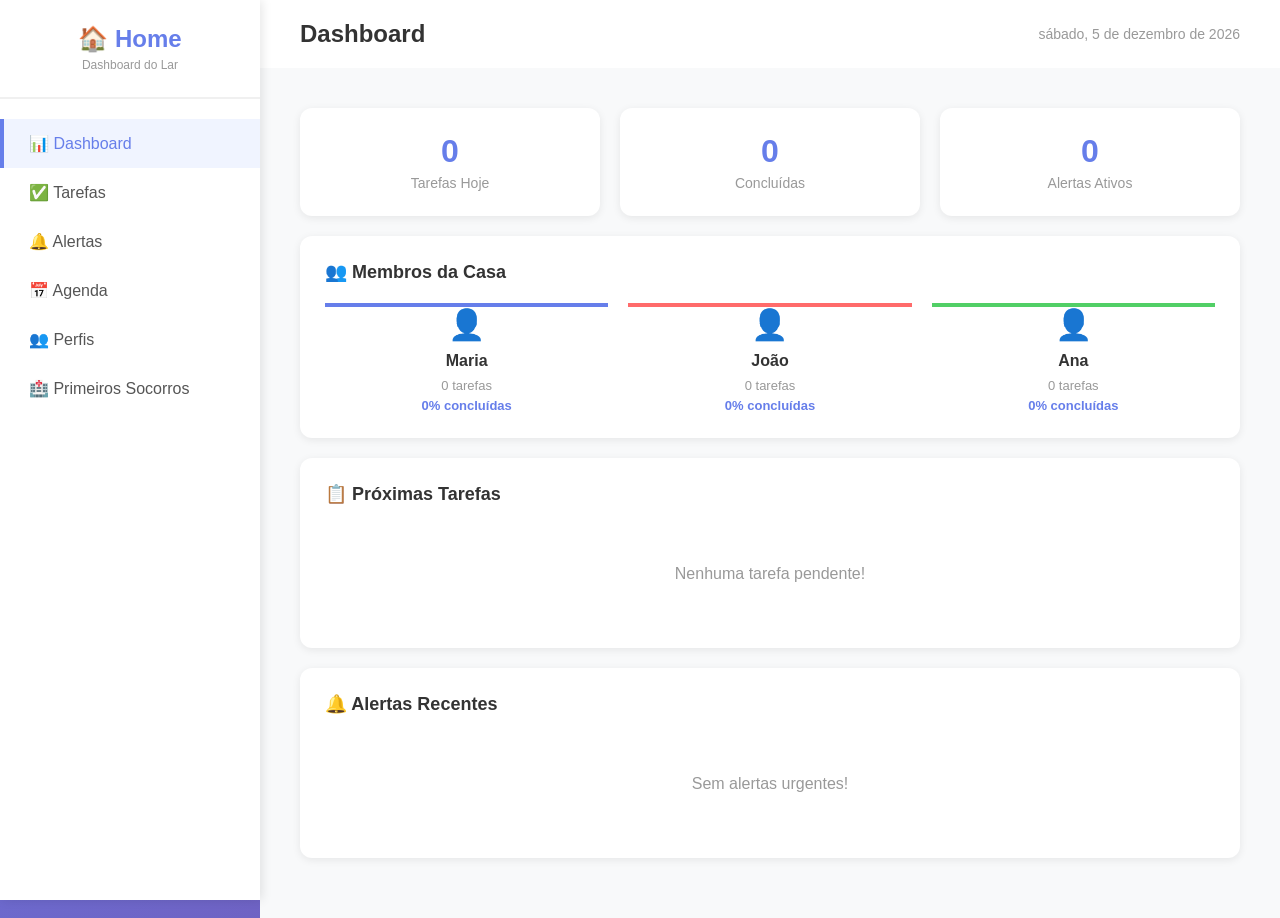
==== index teste .html @ 945359ce "Rename index.html to index teste .html" ====
<!DOCTYPE html>
<html lang="pt-BR">
<head>
    <meta charset="UTF-8">
    <meta name="viewport" content="width=device-width, initial-scale=1.0">
    <title>Dashboard do Lar</title>
    <style>
        * {
            margin: 0;
            padding: 0;
            box-sizing: border-box;
        }

        body {
            font-family: 'Segoe UI', Tahoma, Geneva, Verdana, sans-serif;
            background: linear-gradient(135deg, #667eea 0%, #764ba2 100%);
            min-height: 100vh;
            display: flex;
            color: #333;
        }

        .sidebar {
            width: 260px;
            background: #fff;
            box-shadow: 2px 0 10px rgba(0, 0, 0, 0.1);
            display: flex;
            flex-direction: column;
            position: fixed;
            height: 100vh;
            overflow-y: auto;
            z-index: 1000;
        }

        .sidebar-header {
            padding: 25px;
            border-bottom: 2px solid #f0f0f0;
            text-align: center;
        }

        .sidebar-header h1 {
            font-size: 24px;
            color: #667eea;
            margin-bottom: 5px;
        }

        .sidebar-header p {
            font-size: 12px;
            color: #999;
        }

        .nav-menu {
            flex: 1;
            padding: 20px 0;
        }

        .nav-item {
            padding: 15px 25px;
            cursor: pointer;
            transition: all 0.3s;
            border-left: 4px solid transparent;
            font-weight: 500;
            color: #555;
            display: flex;
            align-items: center;
            gap: 12px;
        }

        .nav-item:hover {
            background: #f5f5f5;
            color: #667eea;
        }

        .nav-item.active {
            background: #f0f4ff;
            color: #667eea;
            border-left-color: #667eea;
        }

        .main-container {
            margin-left: 260px;
            flex: 1;
            display: flex;
            flex-direction: column;
        }

        .header {
            background: #fff;
            padding: 20px 40px;
            box-shadow: 0 2px 10px rgba(0, 0, 0, 0.05);
            display: flex;
            justify-content: space-between;
            align-items: center;
        }

        .header h2 {
            color: #333;
            font-size: 24px;
        }

        .header-actions {
            display: flex;
            gap: 15px;
            align-items: center;
        }

        .btn {
            padding: 10px 20px;
            border: none;
            border-radius: 8px;
            cursor: pointer;
            font-weight: 600;
            transition: all 0.3s;
            font-size: 14px;
        }

        .btn-primary {
            background: linear-gradient(135deg, #667eea 0%, #764ba2 100%);
            color: #fff;
        }

        .btn-primary:hover {
            transform: translateY(-2px);
            box-shadow: 0 5px 15px rgba(102, 126, 234, 0.4);
        }

        .btn-danger {
            background: #ff6b6b;
            color: #fff;
        }

        .btn-danger:hover {
            background: #ff5252;
        }

        .content {
            flex: 1;
            padding: 40px;
            overflow-y: auto;
            background: #f8f9fa;
        }

        .section {
            display: none;
        }

        .section.active {
            display: block;
            animation: fadeIn 0.3s;
        }

        @keyframes fadeIn {
            from {
                opacity: 0;
                transform: translateY(10px);
            }
            to {
                opacity: 1;
                transform: translateY(0);
            }
        }

        .card {
            background: #fff;
            border-radius: 12px;
            padding: 25px;
            box-shadow: 0 2px 8px rgba(0, 0, 0, 0.08);
            margin-bottom: 20px;
            transition: all 0.3s;
        }

        .card:hover {
            box-shadow: 0 5px 20px rgba(0, 0, 0, 0.12);
        }

        .card-title {
            font-size: 18px;
            font-weight: 700;
            color: #333;
            margin-bottom: 20px;
        }

        .profile-selector {
            display: flex;
            gap: 10px;
            margin-bottom: 20px;
            flex-wrap: wrap;
        }

        .profile-btn {
            padding: 10px 15px;
            border: 2px solid #ddd;
            background: #fff;
            border-radius: 8px;
            cursor: pointer;
            font-weight: 600;
            transition: all 0.3s;
        }

        .profile-btn.active {
            border-color: #667eea;
            background: #667eea;
            color: #fff;
        }

        .form-group {
            margin-bottom: 15px;
        }

        .form-group label {
            display: block;
            margin-bottom: 6px;
            font-weight: 600;
            color: #333;
            font-size: 14px;
        }

        .form-group input,
        .form-group select,
        .form-group textarea {
            width: 100%;
            padding: 12px;
            border: 1px solid #ddd;
            border-radius: 8px;
            font-size: 14px;
            font-family: inherit;
            transition: border-color 0.3s;
        }

        .form-group input:focus,
        .form-group select:focus,
        .form-group textarea:focus {
            outline: none;
            border-color: #667eea;
            box-shadow: 0 0 0 3px rgba(102, 126, 234, 0.1);
        }

        .task-item {
            background: #f8f9fa;
            padding: 15px;
            border-radius: 8px;
            margin-bottom: 10px;
            display: flex;
            align-items: center;
            gap: 12px;
            border-left: 4px solid #667eea;
            transition: all 0.3s;
        }

        .task-item:hover {
            background: #f0f4ff;
            transform: translateX(5px);
        }

        .task-item.completed {
            opacity: 0.6;
            text-decoration: line-through;
            border-left-color: #51cf66;
        }

        .task-checkbox {
            width: 20px;
            height: 20px;
            cursor: pointer;
        }

        .task-info {
            flex: 1;
        }

        .task-title {
            font-weight: 600;
            color: #333;
        }

        .task-profile {
            font-size: 12px;
            color: #999;
            margin-top: 3px;
        }

        .alert-item {
            background: linear-gradient(135deg, #fff5e6 0%, #ffe8cc 100%);
            padding: 15px;
            border-radius: 8px;
            margin-bottom: 10px;
            border-left: 4px solid #ffa500;
            display: flex;
            justify-content: space-between;
            align-items: center;
        }

        .alert-item.urgente {
            background: linear-gradient(135deg, #ffe8e8 0%, #ffcccc 100%);
            border-left-color: #ff6b6b;
        }

        .alert-item.treino {
            background: linear-gradient(135deg, #e8f4ff 0%, #cce8ff 100%);
            border-left-color: #667eea;
        }

        .alert-item.lazer {
            background: linear-gradient(135deg, #e8ffe8 0%, #ccffcc 100%);
            border-left-color: #51cf66;
        }

        .alert-item.estudo {
            background: linear-gradient(135deg, #f5e8ff 0%, #e8ccff 100%);
            border-left-color: #a78bfa;
        }

        .alert-content h4 {
            margin-bottom: 5px;
            color: #333;
        }

        .alert-content p {
            font-size: 13px;
            color: #666;
        }

        .grid-2 {
            display: grid;
            grid-template-columns: repeat(auto-fit, minmax(250px, 1fr));
            gap: 20px;
        }

        .grid-3 {
            display: grid;
            grid-template-columns: repeat(auto-fit, minmax(300px, 1fr));
            gap: 20px;
        }

        .modal {
            display: none;
            position: fixed;
            top: 0;
            left: 0;
            right: 0;
            bottom: 0;
            background: rgba(0, 0, 0, 0.5);
            z-index: 2000;
            align-items: center;
            justify-content: center;
            animation: fadeIn 0.3s;
        }

        .modal.active {
            display: flex;
        }

        .modal-content {
            background: #fff;
            border-radius: 12px;
            padding: 30px;
            max-width: 500px;
            width: 90%;
            max-height: 90vh;
            overflow-y: auto;
            box-shadow: 0 10px 40px rgba(0, 0, 0, 0.3);
        }

        .modal-header {
            display: flex;
            justify-content: space-between;
            align-items: center;
            margin-bottom: 20px;
        }

        .modal-header h3 {
            font-size: 20px;
            color: #333;
        }

        .modal-close {
            background: none;
            border: none;
            font-size: 24px;
            cursor: pointer;
            color: #999;
        }

        .stat-card {
            text-align: center;
        }

        .stat-number {
            font-size: 32px;
            font-weight: 700;
            color: #667eea;
            margin-bottom: 5px;
        }

        .stat-label {
            font-size: 14px;
            color: #999;
        }

        .profile-card {
            background: linear-gradient(135deg, #667eea 0%, #764ba2 100%);
            color: #fff;
            padding: 20px;
            border-radius: 12px;
            margin-bottom: 20px;
        }

        .profile-card h3 {
            font-size: 20px;
            margin-bottom: 10px;
        }

        .profile-card p {
            font-size: 13px;
            opacity: 0.9;
        }

        .empty-state {
            text-align: center;
            padding: 40px 20px;
            color: #999;
        }

        .quiz-container {
            background: #fff;
            padding: 30px;
            border-radius: 12px;
            max-width: 600px;
            margin: 0 auto;
        }

        .quiz-question {
            margin-bottom: 25px;
        }

        .quiz-question h4 {
            font-size: 18px;
            color: #333;
            margin-bottom: 15px;
        }

        .quiz-options {
            display: flex;
            flex-direction: column;
            gap: 10px;
        }

        .quiz-option {
            padding: 12px;
            border: 2px solid #ddd;
            border-radius: 8px;
            cursor: pointer;
            transition: all 0.3s;
        }

        .quiz-option:hover {
            border-color: #667eea;
            background: #f5f9ff;
        }

        .quiz-option input {
            margin-right: 10px;
        }

        .quiz-result {
            margin-top: 20px;
            padding: 20px;
            border-radius: 8px;
            text-align: center;
            font-weight: 600;
        }

        .quiz-result.correct {
            background: #ebf9f0;
            color: #2f9e45;
        }

        .quiz-result.incorrect {
            background: #ffe0e0;
            color: #c92a2a;
        }

        @media (max-width: 768px) {
            .sidebar {
                width: 0;
                position: absolute;
                height: 100vh;
                transition: width 0.3s;
            }

            .sidebar.open {
                width: 260px;
            }

            .main-container {
                margin-left: 0;
            }

            .content {
                padding: 20px;
            }

            .header {
                padding: 15px 20px;
            }

            .grid-2, .grid-3 {
                grid-template-columns: 1fr;
            }

            .header h2 {
                font-size: 18px;
            }
        }

        .toggle-sidebar {
            display: none;
            background: none;
            border: none;
            font-size: 24px;
            cursor: pointer;
            color: #333;
        }

        @media (max-width: 768px) {
            .toggle-sidebar {
                display: block;
            }
        }
    </style>
</head>
<body>
    <div class="sidebar" id="sidebar">
        <div class="sidebar-header">
            <h1>🏠 Home</h1>
            <p>Dashboard do Lar</p>
        </div>
        <nav class="nav-menu">
            <div class="nav-item active" onclick="switchSection('dashboard')">
                <span>📊 Dashboard</span>
            </div>
            <div class="nav-item" onclick="switchSection('tasks')">
                <span>✅ Tarefas</span>
            </div>
            <div class="nav-item" onclick="switchSection('alerts')">
                <span>🔔 Alertas</span>
            </div>
            <div class="nav-item" onclick="switchSection('calendar')">
                <span>📅 Agenda</span>
            </div>
            <div class="nav-item" onclick="switchSection('profiles')">
                <span>👥 Perfis</span>
            </div>
            <div class="nav-item" onclick="switchSection('firstaid')">
                <span>🏥 Primeiros Socorros</span>
            </div>
        </nav>
    </div>

    <div class="main-container">
        <div class="header">
            <button class="toggle-sidebar" onclick="toggleSidebar()">☰</button>
            <h2 id="sectionTitle">Dashboard</h2>
            <div class="header-actions">
                <span id="dateDisplay" style="color: #999; font-size: 14px;"></span>
            </div>
        </div>

        <div class="content">
            <div id="dashboard" class="section active">
                <div class="grid-3">
                    <div class="card stat-card">
                        <div class="stat-number" id="totalTasks">0</div>
                        <div class="stat-label">Tarefas Hoje</div>
                    </div>
                    <div class="card stat-card">
                        <div class="stat-number" id="completedTasks">0</div>
                        <div class="stat-label">Concluídas</div>
                    </div>
                    <div class="card stat-card">
                        <div class="stat-number" id="totalAlerts">0</div>
                        <div class="stat-label">Alertas Ativos</div>
                    </div>
                </div>

                <div class="card">
                    <div class="card-title">👥 Membros da Casa</div>
                    <div id="dashboardProfiles" class="grid-2"></div>
                </div>

                <div class="card">
                    <div class="card-title">📋 Próximas Tarefas</div>
                    <div id="upcomingTasks"></div>
                </div>

                <div class="card">
                    <div class="card-title">🔔 Alertas Recentes</div>
                    <div id="recentAlerts"></div>
                </div>
            </div>

            <div id="tasks" class="section">
                <div class="card">
                    <div class="card-title">✅ Gerenciar Tarefas</div>
                    <div class="profile-selector" id="taskProfileSelector"></div>
                    <button class="btn btn-primary" onclick="openTaskModal()" style="margin-bottom: 20px;">+ Nova Tarefa</button>
                    <div id="tasksList"></div>
                </div>
            </div>

            <div id="alerts" class="section">
                <div class="card">
                    <div class="card-title">🔔 Gerenciar Alertas</div>
                    <button class="btn btn-primary" onclick="openAlertModal()" style="margin-bottom: 20px;">+ Novo Alerta</button>
                    <div id="alertsList"></div>
                </div>
            </div>

            <div id="calendar" class="section">
                <div class="card">
                    <div class="card-title">📅 Agenda de Eventos</div>
                    <button class="btn btn-primary" onclick="openEventModal()" style="margin-bottom: 20px;">+ Novo Evento</button>
                    <div id="eventsList"></div>
                </div>
            </div>

            <div id="profiles" class="section">
                <div class="card">
                    <div class="card-title">👥 Gerenciar Perfis</div>
                    <button class="btn btn-primary" onclick="openProfileModal()" style="margin-bottom: 20px;">+ Novo Perfil</button>
                    <div id="profilesList"></div>
                </div>
            </div>

            <div id="firstaid" class="section">
                <div class="card">
                    <div class="card-title">🏥 Primeiros Socorros</div>
                    <div id="firstAidContent"></div>
                </div>
            </div>
        </div>
    </div>

    <div id="taskModal" class="modal">
        <div class="modal-content">
            <div class="modal-header">
                <h3>Nova Tarefa</h3>
                <button class="modal-close" onclick="closeTaskModal()">✕</button>
            </div>
            <form onsubmit="addTask(event)">
                <div class="form-group">
                    <label>Tarefa</label>
                    <input type="text" id="taskInput" required placeholder="Digite a tarefa">
                </div>
                <div class="form-group">
                    <label>Pessoa</label>
                    <select id="taskPerson" required></select>
                </div>
                <div class="form-group">
                    <label>Data</label>
                    <input type="date" id="taskDate" required>
                </div>
                <div class="form-group">
                    <label>Prioridade</label>
                    <select id="taskPriority">
                        <option value="normal">Normal</option>
                        <option value="alta">Alta</option>
                        <option value="baixa">Baixa</option>
                    </select>
                </div>
                <button type="submit" class="btn btn-primary" style="width: 100%;">Adicionar Tarefa</button>
            </form>
        </div>
    </div>

    <div id="alertModal" class="modal">
        <div class="modal-content">
            <div class="modal-header">
                <h3>Novo Alerta</h3>
                <button class="modal-close" onclick="closeAlertModal()">✕</button>
            </div>
            <form onsubmit="addAlert(event)">
                <div class="form-group">
                    <label>Título do Alerta</label>
                    <input type="text" id="alertTitle" required placeholder="Ex: Dia de tirar lixo">
                </div>
                <div class="form-group">
                    <label>Descrição</label>
                    <textarea id="alertDescription" placeholder="Detalhes adicionais"></textarea>
                </div>
                <div class="form-group">
                    <label>Categoria</label>
                    <select id="alertCategory" required>
                        <option value="">Selecione...</option>
                        <option value="limpeza">Limpeza (Lixo, Faxina)</option>
                        <option value="alimentos">Alimentos (Comida Acabando)</option>
                        <option value="treino">Treino/Academia</option>
                        <option value="lazer">Lazer</option>
                        <option value="estudo">Estudo</option>
                        <option value="compromisso">Compromisso Geral</option>
                        <option value="urgente">Urgente</option>
                    </select>
                </div>
                <div class="form-group">
                    <label>Data</label>
                    <input type="date" id="alertDate" required>
                </div>
                <div class="form-group">
                    <label>Frequência de Repetição</label>
                    <select id="alertFrequency">
                        <option value="once">Uma vez</option>
                        <option value="weekly">Semanal</option>
                        <option value="monthly">Mensal</option>
                    </select>
                </div>
                <button type="submit" class="btn btn-primary" style="width: 100%;">Adicionar Alerta</button>
            </form>
        </div>
    </div>

    <div id="eventModal" class="modal">
        <div class="modal-content">
            <div class="modal-header">
                <h3>Novo Evento</h3>
                <button class="modal-close" onclick="closeEventModal()">✕</button>
            </div>
            <form onsubmit="addEvent(event)">
                <div class="form-group">
                    <label>Título do Evento</label>
                    <input type="text" id="eventTitle" required placeholder="Ex: Jogo de futebol">
                </div>
                <div class="form-group">
                    <label>Descrição</label>
                    <textarea id="eventDescription" placeholder="Detalhes do evento"></textarea>
                </div>
                <div class="form-group">
                    <label>Data</label>
                    <input type="date" id="eventDate" required>
                </div>
                <div class="form-group">
                    <label>Hora</label>
                    <input type="time" id="eventTime">
                </div>
                <div class="form-group">
                    <label>Local</label>
                    <input type="text" id="eventLocation" placeholder="Onde acontece?">
                </div>
                <button type="submit" class="btn btn-primary" style="width: 100%;">Adicionar Evento</button>
            </form>
        </div>
    </div>

    <div id="profileModal" class="modal">
        <div class="modal-content">
            <div class="modal-header">
                <h3>Novo Perfil</h3>
                <button class="modal-close" onclick="closeProfileModal()">✕</button>
            </div>
            <form onsubmit="addProfile(event)">
                <div class="form-group">
                    <label>Nome</label>
                    <input type="text" id="profileName" required placeholder="Nome da pessoa">
                </div>
                <div class="form-group">
                    <label>Cor do Perfil</label>
                    <input type="color" id="profileColor" value="#667eea">
                </div>
                <div class="form-group">
                    <label>Email (opcional)</label>
                    <input type="email" id="profileEmail" placeholder="email@exemplo.com">
                </div>
                <div class="form-group">
                    <label>Telefone (opcional)</label>
                    <input type="tel" id="profilePhone" placeholder="(11) 99999-9999">
                </div>
                <button type="submit" class="btn btn-primary" style="width: 100%;">Adicionar Perfil</button>
            </form>
        </div>
    </div>

    <script>
        const PROFILES_KEY = 'homeProfiles';
        const TASKS_KEY = 'homeTasks';
        const ALERTS_KEY = 'homeAlerts';
        const EVENTS_KEY = 'homeEvents';

        let profiles = [];
        let tasks = [];
        let alerts = [];
        let events = [];
        let selectedProfile = null;

        const quizData = [
            {
                id: 1,
                question: "Em caso de queimadura leve, o que fazer?",
                options: ["Colocar gelo direto na pele", "Colocar a área sob água fria por 10-20 minutos", "Aplicar manteiga", "Deixar de molho em óleo"],
                correctAnswer: 1,
                week: 1
            },
            {
                id: 2,
                question: "Qual é a posição de recuperação para uma pessoa desacordada?",
                options: ["De costas com pernas elevadas", "Sentada com apoio", "Deitada de lado com a cabeça inclinada", "De pé apoiado na parede"],
                correctAnswer: 2,
                week: 2
            },
            {
                id: 3,
                question: "Como fazer manobra de Heimlich?",
                options: ["Bater nas costas com força", "Colocar os braços ao redor da cintura e apertar com pressão ascendente", "Dar água para beber", "Chamar por ajuda"],
                correctAnswer: 1,
                week: 3
            },
            {
                id: 4,
                question: "Em caso de convulsão, o que NÃO fazer?",
                options: ["Colocar algo na boca", "Mover a pessoa de forma brusca", "Ambas as alternativas", "Tirar a roupa"],
                correctAnswer: 2,
                week: 4
            }
        ];

        document.addEventListener('DOMContentLoaded', function() {
            loadData();
            setTodayDate();
            initializeApp();
        });

        function initializeApp() {
            if (profiles.length === 0) {
                addDefaultProfiles();
            }
            updateAllDisplays();
            renderTaskProfileSelector();
            renderProfilesList();
        }

        function addDefaultProfiles() {
            const defaultProfiles = [
                { id: 1, name: 'Maria', color: '#667eea', email: '', phone: '' },
                { id: 2, name: 'João', color: '#ff6b6b', email: '', phone: '' },
                { id: 3, name: 'Ana', color: '#51cf66', email: '', phone: '' }
            ];
            profiles = defaultProfiles;
            saveData();
            selectedProfile = profiles[0].id;
        }

        function setTodayDate() {
            const today = new Date();
            const options = { weekday: 'long', year: 'numeric', month: 'long', day: 'numeric' };
            document.getElementById('dateDisplay').textContent = today.toLocaleDateString('pt-BR', options);
            const dateInputs = document.querySelectorAll('input[type="date"]');
            const todayStr = today.toISOString().split('T')[0];
            dateInputs.forEach(input => {
                if (!input.value) input.value = todayStr;
            });
        }

        function loadData() {
            profiles = JSON.parse(localStorage.getItem(PROFILES_KEY)) || [];
            tasks = JSON.parse(localStorage.getItem(TASKS_KEY)) || [];
            alerts = JSON.parse(localStorage.getItem(ALERTS_KEY)) || [];
            events = JSON.parse(localStorage.getItem(EVENTS_KEY)) || [];
        }

        function saveData() {
            localStorage.setItem(PROFILES_KEY, JSON.stringify(profiles));
            localStorage.setItem(TASKS_KEY, JSON.stringify(tasks));
            localStorage.setItem(ALERTS_KEY, JSON.stringify(alerts));
            localStorage.setItem(EVENTS_KEY, JSON.stringify(events));
        }

        function switchSection(sectionId) {
            document.querySelectorAll('.section').forEach(section => section.classList.remove('active'));
            document.querySelectorAll('.nav-item').forEach(item => item.classList.remove('active'));
            document.getElementById(sectionId).classList.add('active');
            event.target.closest('.nav-item').classList.add('active');

            const titles = {
                dashboard: 'Dashboard',
                tasks: 'Tarefas',
                alerts: 'Alertas',
                calendar: 'Agenda',
                profiles: 'Perfis',
                firstaid: 'Primeiros Socorros'
            };
            document.getElementById('sectionTitle').textContent = titles[sectionId];

            const sidebar = document.getElementById('sidebar');
            if (sidebar.classList.contains('open')) sidebar.classList.remove('open');

            if (sectionId === 'tasks') renderTasksList();
            if (sectionId === 'alerts') renderAlertsList();
            if (sectionId === 'calendar') renderEventsList();
            if (sectionId === 'profiles') renderProfilesList();
            if (sectionId === 'firstaid') renderFirstAid();
            if (sectionId === 'dashboard') updateAllDisplays();
        }

        function toggleSidebar() {
            document.getElementById('sidebar').classList.toggle('open');
        }

        function openTaskModal() {
            document.getElementById('taskModal').classList.add('active');
            const select = document.getElementById('taskPerson');
            select.innerHTML = '';
            profiles.forEach(profile => {
                const option = document.createElement('option');
                option.value = profile.id;
                option.textContent = profile.name;
                select.appendChild(option);
            });
        }

        function closeTaskModal() {
            document.getElementById('taskModal').classList.remove('active');
            document.getElementById('taskInput').value = '';
        }

        function addTask(e) {
            e.preventDefault();
            const task = {
                id: Date.now(),
                title: document.getElementById('taskInput').value,
                personId: parseInt(document.getElementById('taskPerson').value),
                date: document.getElementById('taskDate').value,
                priority: document.getElementById('taskPriority').value,
                completed: false
            };
            tasks.push(task);
            saveData();
            closeTaskModal();
            renderTasksList();
            updateAllDisplays();
        }

        function renderTasksList() {
            const container = document.getElementById('tasksList');
            const profile = selectedProfile;
            const profileTasks = tasks.filter(t => {
                if (profile !== 'all') return t.personId == profile;
                return true;
            }).sort((a, b) => new Date(a.date) - new Date(b.date));

            if (profileTasks.length === 0) {
                container.innerHTML = '<div class="empty-state"><p>Nenhuma tarefa adicionada.</p></div>';
                return;
            }

            container.innerHTML = profileTasks.map(task => {
                const person = profiles.find(p => p.id == task.personId);
                return `
                    <div class="task-item ${task.completed ? 'completed' : ''}">
                        <input type="checkbox" class="task-checkbox" ${task.completed ? 'checked' : ''} onchange="toggleTask(${task.id})">
                        <div class="task-info">
                            <div class="task-title">${task.title}</div>
                            <div class="task-profile">${person?.name} • ${new Date(task.date).toLocaleDateString('pt-BR')} • Prioridade: ${task.priority}</div>
                        </div>
                        <button class="btn btn-danger" style="padding: 6px 10px; font-size: 12px;" onclick="deleteTask(${task.id})">Deletar</button>
                    </div>
                `;
            }).join('');
        }

        function toggleTask(id) {
            const task = tasks.find(t => t.id === id);
            if (task) {
                task.completed = !task.completed;
                saveData();
                renderTasksList();
                updateAllDisplays();
            }
        }

        function deleteTask(id) {
            if (confirm('Deseja deletar esta tarefa?')) {
                tasks = tasks.filter(t => t.id !== id);
                saveData();
                renderTasksList();
                updateAllDisplays();
            }
        }

        function renderTaskProfileSelector() {
            const container = document.getElementById('taskProfileSelector');
            container.innerHTML = `<div class="profile-btn ${selectedProfile === 'all' ? 'active' : ''}" onclick="selectTaskProfile('all')">Todas</div>`;
            profiles.forEach(profile => {
                container.innerHTML += `
                    <div class="profile-btn ${selectedProfile === profile.id ? 'active' : ''}" onclick="selectTaskProfile(${profile.id})">
                        <span style="display: inline-block; width: 12px; height: 12px; border-radius: 50%; background-color: ${profile.color}; margin-right: 6px;"></span>${profile.name}
                    </div>
                `;
            });
        }

        function selectTaskProfile(profileId) {
            selectedProfile = profileId;
            renderTaskProfileSelector();
            renderTasksList();
        }

        function openAlertModal() {
            document.getElementById('alertModal').classList.add('active');
        }

        function closeAlertModal() {
            document.getElementById('alertModal').classList.remove('active');
        }

        function addAlert(e) {
            e.preventDefault();
            const alert = {
                id: Date.now(),
                title: document.getElementById('alertTitle').value,
                description: document.getElementById('alertDescription').value,
                category: document.getElementById('alertCategory').value,
                date: document.getElementById('alertDate').value,
                frequency: document.getElementById('alertFrequency').value,
                active: true
            };
            alerts.push(alert);
            saveData();
            closeAlertModal();
            renderAlertsList();
            updateAllDisplays();
            document.getElementById('alertTitle').value = '';
            document.getElementById('alertDescription').value = '';
            document.getElementById('alertCategory').value = '';
        }

        function renderAlertsList() {
            const container = document.getElementById('alertsList');
            if (alerts.length === 0) {
                container.innerHTML = '<div class="empty-state"><p>Nenhum alerta adicionado.</p></div>';
                return;
            }

            container.innerHTML = alerts.map(alert => `
                <div class="alert-item ${alert.category}">
                    <div>
                        <div class="alert-content">
                            <h4>${alert.title}</h4>
                            <p>${alert.description}</p>
                            <div style="margin-top: 5px; font-size: 12px;">${getCategoryLabel(alert.category)} • ${new Date(alert.date).toLocaleDateString('pt-BR')}</div>
                        </div>
                    </div>
                    <button class="btn btn-danger" style="padding: 6px 10px; font-size: 12px;" onclick="deleteAlert(${alert.id})">Deletar</button>
                </div>
            `).join('');
        }

        function deleteAlert(id) {
            if (confirm('Deseja deletar este alerta?')) {
                alerts = alerts.filter(a => a.id !== id);
                saveData();
                renderAlertsList();
                updateAllDisplays();
            }
        }

        function getCategoryLabel(category) {
            const labels = {
                limpeza: '🧹 Limpeza',
                alimentos: '🍎 Alimentos',
                treino: '💪 Treino',
                lazer: '🎮 Lazer',
                estudo: '📚 Estudo',
                compromisso: '📅 Compromisso',
                urgente: '🚨 Urgente'
            };
            return labels[category] || category;
        }

        function openEventModal() {
            document.getElementById('eventModal').classList.add('active');
        }

        function closeEventModal() {
            document.getElementById('eventModal').classList.remove('active');
        }

        function addEvent(e) {
            e.preventDefault();
            const event = {
                id: Date.now(),
                title: document.getElementById('eventTitle').value,
                description: document.getElementById('eventDescription').value,
                date: document.getElementById('eventDate').value,
                time: document.getElementById('eventTime').value,
                location: document.getElementById('eventLocation').value
            };
            events.push(event);
            saveData();
            closeEventModal();
            renderEventsList();
            document.getElementById('eventTitle').value = '';
            document.getElementById('eventDescription').value = '';
            document.getElementById('eventDate').value = '';
            document.getElementById('eventTime').value = '';
            document.getElementById('eventLocation').value = '';
        }

        function renderEventsList() {
            const container = document.getElementById('eventsList');
            if (events.length === 0) {
                container.innerHTML = '<div class="empty-state"><p>Nenhum evento adicionado.</p></div>';
                return;
            }

            const sortedEvents = [...events].sort((a, b) => new Date(a.date) - new Date(b.date));
            container.innerHTML = sortedEvents.map(event => `
                <div class="card" style="margin-bottom: 10px;">
                    <h4>${event.title}</h4>
                    <p><strong>Data:</strong> ${new Date(event.date).toLocaleDateString('pt-BR')}</p>
                    ${event.time ? `<p><strong>Hora:</strong> ${event.time}</p>` : ''}
                    ${event.location ? `<p><strong>Local:</strong> ${event.location}</p>` : ''}
                    ${event.description ? `<p><strong>Descrição:</strong> ${event.description}</p>` : ''}
                    <button class="btn btn-danger" style="margin-top: 10px; padding: 6px 10px; font-size: 12px;" onclick="deleteEvent(${event.id})">Deletar</button>
                </div>
            `).join('');
        }

        function deleteEvent(id) {
            if (confirm('Deseja deletar este evento?')) {
                events = events.filter(e => e.id !== id);
                saveData();
                renderEventsList();
            }
        }

        function openProfileModal() {
            document.getElementById('profileModal').classList.add('active');
        }

        function closeProfileModal() {
            document.getElementById('profileModal').classList.remove('active');
        }

        function addProfile(e) {
            e.preventDefault();
            const profile = {
                id: Date.now(),
                name: document.getElementById('profileName').value,
                color: document.getElementById('profileColor').value,
                email: document.getElementById('profileEmail').value,
                phone: document.getElementById('profilePhone').value
            };
            profiles.push(profile);
            saveData();
            closeProfileModal();
            renderProfilesList();
            renderTaskProfileSelector();
            document.getElementById('profileName').value = '';
            document.getElementById('profileColor').value = '#667eea';
            document.getElementById('profileEmail').value = '';
            document.getElementById('profilePhone').value = '';
        }

        function renderProfilesList() {
            const container = document.getElementById('profilesList');
            container.innerHTML = profiles.map(profile => {
                const profileTasks = tasks.filter(t => t.personId === profile.id);
                const pendingTasks = profileTasks.filter(t => !t.completed).length;
                return `
                    <div class="profile-card">
                        <h3>${profile.name}</h3>
                        <p>Tarefas: ${pendingTasks} pendentes</p>
                        ${profile.email ? `<p>Email: ${profile.email}</p>` : ''}
                        ${profile.phone ? `<p>Telefone: ${profile.phone}</p>` : ''}
                        <button class="btn btn-danger" style="margin-top: 10px; padding: 6px 12px; font-size: 12px;" onclick="deleteProfile(${profile.id})">Deletar</button>
                    </div>
                `;
            }).join('');
        }

        function deleteProfile(id) {
            if (confirm('Deseja deletar este perfil? Todas as tarefas associadas também serão deletadas.')) {
                tasks = tasks.filter(t => t.personId !== id);
                profiles = profiles.filter(p => p.id !== id);
                saveData();
                renderProfilesList();
                renderTaskProfileSelector();
                updateAllDisplays();
            }
        }

        function renderDashboardProfiles() {
            const container = document.getElementById('dashboardProfiles');
            container.innerHTML = profiles.map(profile => {
                const profileTasks = tasks.filter(t => t.personId === profile.id);
                const completedTasks = profileTasks.filter(t => t.completed).length;
                const percentage = profileTasks.length > 0 ? Math.round((completedTasks / profileTasks.length) * 100) : 0;
                return `
                    <div class="stat-card" style="border-top: 4px solid ${profile.color};">
                        <div style="font-size: 30px; margin-bottom: 10px;">👤</div>
                        <div style="font-weight: 700; color: #333;">${profile.name}</div>
                        <div style="font-size: 13px; color: #999; margin-top: 8px;">${profileTasks.length} tarefas</div>
                        <div style="font-size: 13px; color: #667eea; margin-top: 5px; font-weight: 600;">${percentage}% concluídas</div>
                    </div>
                `;
            }).join('');
        }

        function renderFirstAid() {
            const container = document.getElementById('firstAidContent');
            const currentWeek = getWeek();
            const quiz = quizData.find(q => q.week === currentWeek) || quizData[0];

            container.innerHTML = `
                <div class="quiz-container">
                    <h3 style="margin-bottom: 20px; text-align: center;">📚 Teste Semanal - Semana ${currentWeek}</h3>
                    <div class="quiz-question">
                        <h4>${quiz.question}</h4>
                        <div class="quiz-options" id="quizOptions"></div>
                    </div>
                    <button class="btn btn-primary" onclick="submitQuiz(${quiz.id})" style="width: 100%; margin-top: 20px;">Verificar Resposta</button>
                    <div id="quizResult"></div>
                    <div style="margin-top: 40px; padding-top: 20px; border-top: 2px solid #f0f0f0;">
                        <h4 style="margin-bottom: 15px;">📖 Dicas de Primeiros Socorros</h4>
                        <ul style="line-height: 1.8; color: #666;">
                            <li><strong>Queimaduras:</strong> Água fria por 10-20 minutos, não gelo direto</li>
                            <li><strong>Asfixia:</strong> Manobra de Heimlich com abraço firme e ascendente</li>
                            <li><strong>Convulsão:</strong> Não colocar nada na boca, colocar de lado</li>
                            <li><strong>Ferimentos Sangrentos:</strong> Pressão direta com pano limpo</li>
                            <li><strong>Desacordado:</strong> Posição lateral de segurança</li>
                        </ul>
                    </div>
                </div>
            `;

            const optionsContainer = document.getElementById('quizOptions');
            optionsContainer.innerHTML = quiz.options.map((option, index) => `
                <label class="quiz-option">
                    <input type="radio" name="answer" value="${index}">
                    ${option}
                </label>
            `).join('');
        }

        function submitQuiz(quizId) {
            const selected = document.querySelector('input[name="answer"]:checked');
            if (!selected) {
                alert('Selecione uma resposta!');
                return;
            }

            const quiz = quizData.find(q => q.id === quizId);
            const resultContainer = document.getElementById('quizResult');
            const isCorrect = parseInt(selected.value) === quiz.correctAnswer;

            resultContainer.innerHTML = `
                <div class="quiz-result ${isCorrect ? 'correct' : 'incorrect'}" style="margin-top: 20px;">
                    ${isCorrect ? '✅ Correto!' : '❌ Incorreto!'}
                    <p style="margin-top: 10px; font-size: 14px;">Resposta correta: ${quiz.options[quiz.correctAnswer]}</p>
                </div>
            `;
        }

        function getWeek() {
            const now = new Date();
            const start = new Date(now.getFullYear(), 0, 1);
            const diff = now - start;
            const oneDay = 1000 * 60 * 60 * 24;
            const week = Math.floor(diff / oneDay / 7) + 1;
            return Math.min(week, 4);
        }

        function updateAllDisplays() {
            const today = new Date().toISOString().split('T')[0];
            const todayTasks = tasks.filter(t => t.date === today);
            const completedToday = todayTasks.filter(t => t.completed).length;
            const activeAlerts = alerts.filter(a => new Date(a.date) >= new Date()).length;

            document.getElementById('totalTasks').textContent = todayTasks.length;
            document.getElementById('completedTasks').textContent = completedToday;
            document.getElementById('totalAlerts').textContent = activeAlerts;

            renderDashboardProfiles();
            renderUpcomingTasks();
            renderRecentAlerts();
        }

        function renderUpcomingTasks() {
            const container = document.getElementById('upcomingTasks');
            const sorted = [...tasks].sort((a, b) => new Date(a.date) - new Date(b.date));
            const upcoming = sorted.filter(t => !t.completed).slice(0, 5);

            if (upcoming.length === 0) {
                container.innerHTML = '<div class="empty-state"><p>Nenhuma tarefa pendente!</p></div>';
                return;
            }

            container.innerHTML = upcoming.map(task => {
                const person = profiles.find(p => p.id === task.personId);
                return `
                    <div class="task-item" style="margin-bottom: 10px;">
                        <div style="width: 4px; height: 40px; background: ${person?.color || '#667eea'}; margin-right: 10px; border-radius: 2px;"></div>
                        <div class="task-info">
                            <div class="task-title">${task.title}</div>
                            <div class="task-profile">${person?.name} • ${new Date(task.date).toLocaleDateString('pt-BR')}</div>
                        </div>
                    </div>
                `;
            }).join('');
        }

        function renderRecentAlerts() {
            const container = document.getElementById('recentAlerts');
            const today = new Date();
            const upcoming = alerts.filter(a => new Date(a.date) >= today).slice(0, 3);

            if (upcoming.length === 0) {
                container.innerHTML = '<div class="empty-state"><p>Sem alertas urgentes!</p></div>';
                return;
            }

            container.innerHTML = upcoming.map(alert => `
                <div class="alert-item ${alert.category}" style="margin-bottom: 10px;">
                    <div>
                        <strong>${alert.title}</strong>
                        <p style="margin-top: 3px; font-size: 12px;">${new Date(alert.date).toLocaleDateString('pt-BR')}</p>
                    </div>
                </div>
            `).join('');
        }

        window.onclick = function(event) {
            const taskModal = document.getElementById('taskModal');
            const alertModal = document.getElementById('alertModal');
            const eventModal = document.getElementById('eventModal');
            const profileModal = document.getElementById('profileModal');

            if (event.target === taskModal) taskModal.classList.remove('active');
            if (event.target === alertModal) alertModal.classList.remove('active');
            if (event.target === eventModal) eventModal.classList.remove('active');
            if (event.target === profileModal) profileModal.classList.remove('active');
        }
    </script>
</body>
</html>
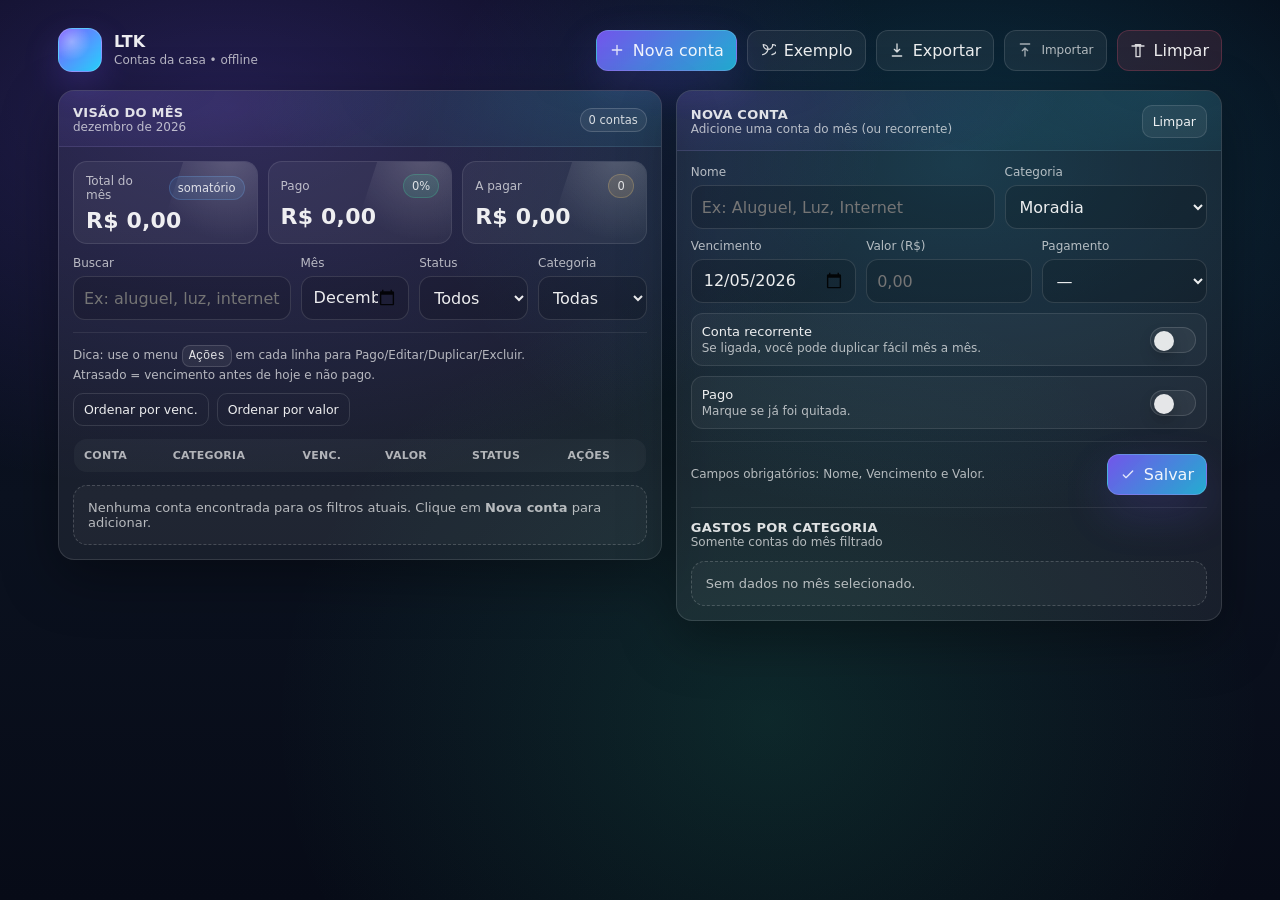
==== commit 8cdf3882: "Update index teste .html" ====
--- a/index teste .html
+++ b/index teste .html
@@ -1,1342 +1,253 @@
-<!DOCTYPE html>
+<!doctype html>
 <html lang="pt-BR">
 <head>
-    <meta charset="UTF-8">
-    <meta name="viewport" content="width=device-width, initial-scale=1.0">
-    <title>Dashboard do Lar</title>
-    <style>
-        * {
-            margin: 0;
-            padding: 0;
-            box-sizing: border-box;
-        }
-
-        body {
-            font-family: 'Segoe UI', Tahoma, Geneva, Verdana, sans-serif;
-            background: linear-gradient(135deg, #667eea 0%, #764ba2 100%);
-            min-height: 100vh;
-            display: flex;
-            color: #333;
-        }
-
-        .sidebar {
-            width: 260px;
-            background: #fff;
-            box-shadow: 2px 0 10px rgba(0, 0, 0, 0.1);
-            display: flex;
-            flex-direction: column;
-            position: fixed;
-            height: 100vh;
-            overflow-y: auto;
-            z-index: 1000;
-        }
-
-        .sidebar-header {
-            padding: 25px;
-            border-bottom: 2px solid #f0f0f0;
-            text-align: center;
-        }
-
-        .sidebar-header h1 {
-            font-size: 24px;
-            color: #667eea;
-            margin-bottom: 5px;
-        }
-
-        .sidebar-header p {
-            font-size: 12px;
-            color: #999;
-        }
-
-        .nav-menu {
-            flex: 1;
-            padding: 20px 0;
-        }
-
-        .nav-item {
-            padding: 15px 25px;
-            cursor: pointer;
-            transition: all 0.3s;
-            border-left: 4px solid transparent;
-            font-weight: 500;
-            color: #555;
-            display: flex;
-            align-items: center;
-            gap: 12px;
-        }
-
-        .nav-item:hover {
-            background: #f5f5f5;
-            color: #667eea;
-        }
-
-        .nav-item.active {
-            background: #f0f4ff;
-            color: #667eea;
-            border-left-color: #667eea;
-        }
-
-        .main-container {
-            margin-left: 260px;
-            flex: 1;
-            display: flex;
-            flex-direction: column;
-        }
-
-        .header {
-            background: #fff;
-            padding: 20px 40px;
-            box-shadow: 0 2px 10px rgba(0, 0, 0, 0.05);
-            display: flex;
-            justify-content: space-between;
-            align-items: center;
-        }
-
-        .header h2 {
-            color: #333;
-            font-size: 24px;
-        }
-
-        .header-actions {
-            display: flex;
-            gap: 15px;
-            align-items: center;
-        }
-
-        .btn {
-            padding: 10px 20px;
-            border: none;
-            border-radius: 8px;
-            cursor: pointer;
-            font-weight: 600;
-            transition: all 0.3s;
-            font-size: 14px;
-        }
-
-        .btn-primary {
-            background: linear-gradient(135deg, #667eea 0%, #764ba2 100%);
-            color: #fff;
-        }
-
-        .btn-primary:hover {
-            transform: translateY(-2px);
-            box-shadow: 0 5px 15px rgba(102, 126, 234, 0.4);
-        }
-
-        .btn-danger {
-            background: #ff6b6b;
-            color: #fff;
-        }
-
-        .btn-danger:hover {
-            background: #ff5252;
-        }
-
-        .content {
-            flex: 1;
-            padding: 40px;
-            overflow-y: auto;
-            background: #f8f9fa;
-        }
-
-        .section {
-            display: none;
-        }
-
-        .section.active {
-            display: block;
-            animation: fadeIn 0.3s;
-        }
-
-        @keyframes fadeIn {
-            from {
-                opacity: 0;
-                transform: translateY(10px);
-            }
-            to {
-                opacity: 1;
-                transform: translateY(0);
-            }
-        }
-
-        .card {
-            background: #fff;
-            border-radius: 12px;
-            padding: 25px;
-            box-shadow: 0 2px 8px rgba(0, 0, 0, 0.08);
-            margin-bottom: 20px;
-            transition: all 0.3s;
-        }
-
-        .card:hover {
-            box-shadow: 0 5px 20px rgba(0, 0, 0, 0.12);
-        }
-
-        .card-title {
-            font-size: 18px;
-            font-weight: 700;
-            color: #333;
-            margin-bottom: 20px;
-        }
-
-        .profile-selector {
-            display: flex;
-            gap: 10px;
-            margin-bottom: 20px;
-            flex-wrap: wrap;
-        }
-
-        .profile-btn {
-            padding: 10px 15px;
-            border: 2px solid #ddd;
-            background: #fff;
-            border-radius: 8px;
-            cursor: pointer;
-            font-weight: 600;
-            transition: all 0.3s;
-        }
-
-        .profile-btn.active {
-            border-color: #667eea;
-            background: #667eea;
-            color: #fff;
-        }
-
-        .form-group {
-            margin-bottom: 15px;
-        }
-
-        .form-group label {
-            display: block;
-            margin-bottom: 6px;
-            font-weight: 600;
-            color: #333;
-            font-size: 14px;
-        }
-
-        .form-group input,
-        .form-group select,
-        .form-group textarea {
-            width: 100%;
-            padding: 12px;
-            border: 1px solid #ddd;
-            border-radius: 8px;
-            font-size: 14px;
-            font-family: inherit;
-            transition: border-color 0.3s;
-        }
-
-        .form-group input:focus,
-        .form-group select:focus,
-        .form-group textarea:focus {
-            outline: none;
-            border-color: #667eea;
-            box-shadow: 0 0 0 3px rgba(102, 126, 234, 0.1);
-        }
-
-        .task-item {
-            background: #f8f9fa;
-            padding: 15px;
-            border-radius: 8px;
-            margin-bottom: 10px;
-            display: flex;
-            align-items: center;
-            gap: 12px;
-            border-left: 4px solid #667eea;
-            transition: all 0.3s;
-        }
-
-        .task-item:hover {
-            background: #f0f4ff;
-            transform: translateX(5px);
-        }
-
-        .task-item.completed {
-            opacity: 0.6;
-            text-decoration: line-through;
-            border-left-color: #51cf66;
-        }
-
-        .task-checkbox {
-            width: 20px;
-            height: 20px;
-            cursor: pointer;
-        }
-
-        .task-info {
-            flex: 1;
-        }
-
-        .task-title {
-            font-weight: 600;
-            color: #333;
-        }
-
-        .task-profile {
-            font-size: 12px;
-            color: #999;
-            margin-top: 3px;
-        }
-
-        .alert-item {
-            background: linear-gradient(135deg, #fff5e6 0%, #ffe8cc 100%);
-            padding: 15px;
-            border-radius: 8px;
-            margin-bottom: 10px;
-            border-left: 4px solid #ffa500;
-            display: flex;
-            justify-content: space-between;
-            align-items: center;
-        }
-
-        .alert-item.urgente {
-            background: linear-gradient(135deg, #ffe8e8 0%, #ffcccc 100%);
-            border-left-color: #ff6b6b;
-        }
-
-        .alert-item.treino {
-            background: linear-gradient(135deg, #e8f4ff 0%, #cce8ff 100%);
-            border-left-color: #667eea;
-        }
-
-        .alert-item.lazer {
-            background: linear-gradient(135deg, #e8ffe8 0%, #ccffcc 100%);
-            border-left-color: #51cf66;
-        }
-
-        .alert-item.estudo {
-            background: linear-gradient(135deg, #f5e8ff 0%, #e8ccff 100%);
-            border-left-color: #a78bfa;
-        }
-
-        .alert-content h4 {
-            margin-bottom: 5px;
-            color: #333;
-        }
-
-        .alert-content p {
-            font-size: 13px;
-            color: #666;
-        }
-
-        .grid-2 {
-            display: grid;
-            grid-template-columns: repeat(auto-fit, minmax(250px, 1fr));
-            gap: 20px;
-        }
-
-        .grid-3 {
-            display: grid;
-            grid-template-columns: repeat(auto-fit, minmax(300px, 1fr));
-            gap: 20px;
-        }
-
-        .modal {
-            display: none;
-            position: fixed;
-            top: 0;
-            left: 0;
-            right: 0;
-            bottom: 0;
-            background: rgba(0, 0, 0, 0.5);
-            z-index: 2000;
-            align-items: center;
-            justify-content: center;
-            animation: fadeIn 0.3s;
-        }
-
-        .modal.active {
-            display: flex;
-        }
-
-        .modal-content {
-            background: #fff;
-            border-radius: 12px;
-            padding: 30px;
-            max-width: 500px;
-            width: 90%;
-            max-height: 90vh;
-            overflow-y: auto;
-            box-shadow: 0 10px 40px rgba(0, 0, 0, 0.3);
-        }
-
-        .modal-header {
-            display: flex;
-            justify-content: space-between;
-            align-items: center;
-            margin-bottom: 20px;
-        }
-
-        .modal-header h3 {
-            font-size: 20px;
-            color: #333;
-        }
-
-        .modal-close {
-            background: none;
-            border: none;
-            font-size: 24px;
-            cursor: pointer;
-            color: #999;
-        }
-
-        .stat-card {
-            text-align: center;
-        }
-
-        .stat-number {
-            font-size: 32px;
-            font-weight: 700;
-            color: #667eea;
-            margin-bottom: 5px;
-        }
-
-        .stat-label {
-            font-size: 14px;
-            color: #999;
-        }
-
-        .profile-card {
-            background: linear-gradient(135deg, #667eea 0%, #764ba2 100%);
-            color: #fff;
-            padding: 20px;
-            border-radius: 12px;
-            margin-bottom: 20px;
-        }
-
-        .profile-card h3 {
-            font-size: 20px;
-            margin-bottom: 10px;
-        }
-
-        .profile-card p {
-            font-size: 13px;
-            opacity: 0.9;
-        }
-
-        .empty-state {
-            text-align: center;
-            padding: 40px 20px;
-            color: #999;
-        }
-
-        .quiz-container {
-            background: #fff;
-            padding: 30px;
-            border-radius: 12px;
-            max-width: 600px;
-            margin: 0 auto;
-        }
-
-        .quiz-question {
-            margin-bottom: 25px;
-        }
-
-        .quiz-question h4 {
-            font-size: 18px;
-            color: #333;
-            margin-bottom: 15px;
-        }
-
-        .quiz-options {
-            display: flex;
-            flex-direction: column;
-            gap: 10px;
-        }
-
-        .quiz-option {
-            padding: 12px;
-            border: 2px solid #ddd;
-            border-radius: 8px;
-            cursor: pointer;
-            transition: all 0.3s;
-        }
-
-        .quiz-option:hover {
-            border-color: #667eea;
-            background: #f5f9ff;
-        }
-
-        .quiz-option input {
-            margin-right: 10px;
-        }
-
-        .quiz-result {
-            margin-top: 20px;
-            padding: 20px;
-            border-radius: 8px;
-            text-align: center;
-            font-weight: 600;
-        }
-
-        .quiz-result.correct {
-            background: #ebf9f0;
-            color: #2f9e45;
-        }
-
-        .quiz-result.incorrect {
-            background: #ffe0e0;
-            color: #c92a2a;
-        }
-
-        @media (max-width: 768px) {
-            .sidebar {
-                width: 0;
-                position: absolute;
-                height: 100vh;
-                transition: width 0.3s;
-            }
-
-            .sidebar.open {
-                width: 260px;
-            }
-
-            .main-container {
-                margin-left: 0;
-            }
-
-            .content {
-                padding: 20px;
-            }
-
-            .header {
-                padding: 15px 20px;
-            }
-
-            .grid-2, .grid-3 {
-                grid-template-columns: 1fr;
-            }
-
-            .header h2 {
-                font-size: 18px;
-            }
-        }
-
-        .toggle-sidebar {
-            display: none;
-            background: none;
-            border: none;
-            font-size: 24px;
-            cursor: pointer;
-            color: #333;
-        }
-
-        @media (max-width: 768px) {
-            .toggle-sidebar {
-                display: block;
-            }
-        }
-    </style>
+  <meta charset="utf-8" />
+  <meta name="viewport" content="width=device-width, initial-scale=1" />
+  <title>LTK • Contas da Casa</title>
+
+  <link rel="manifest" href="manifest.webmanifest">
+  <meta name="theme-color" content="#0b1220">
+
+  <link rel="stylesheet" href="styles.css" />
 </head>
 <body>
-    <div class="sidebar" id="sidebar">
-        <div class="sidebar-header">
-            <h1>🏠 Home</h1>
-            <p>Dashboard do Lar</p>
-        </div>
-        <nav class="nav-menu">
-            <div class="nav-item active" onclick="switchSection('dashboard')">
-                <span>📊 Dashboard</span>
-            </div>
-            <div class="nav-item" onclick="switchSection('tasks')">
-                <span>✅ Tarefas</span>
-            </div>
-            <div class="nav-item" onclick="switchSection('alerts')">
-                <span>🔔 Alertas</span>
-            </div>
-            <div class="nav-item" onclick="switchSection('calendar')">
-                <span>📅 Agenda</span>
-            </div>
-            <div class="nav-item" onclick="switchSection('profiles')">
-                <span>👥 Perfis</span>
-            </div>
-            <div class="nav-item" onclick="switchSection('firstaid')">
-                <span>🏥 Primeiros Socorros</span>
-            </div>
-        </nav>
+  <div class="wrap">
+    <header>
+      <div class="brand">
+        <div class="logo" aria-hidden="true"></div>
+        <div>
+          <h1>LTK</h1>
+          <p id="subtitle">Contas da casa • offline</p>
+        </div>
+      </div>
+
+      <div class="top-actions">
+        <button class="btn primary" id="btnNew">
+          <svg viewBox="0 0 24 24" fill="none"><path d="M12 5v14M5 12h14" stroke="currentColor" stroke-width="2" stroke-linecap="round"/></svg>
+          Nova conta
+        </button>
+
+        <button class="btn" id="btnSeed" title="Cria dados de exemplo">
+          <svg viewBox="0 0 24 24" fill="none"><path d="M4 19c4-1 7-4 8-8 0-4-3-7-7-7 0 4 3 7 7 7 4 0 7-3 7-7 4 0 7 3 7 7-1 4-4 7-8 8" stroke="currentColor" stroke-width="2" stroke-linecap="round"/></svg>
+          Exemplo
+        </button>
+
+        <button class="btn" id="btnExport">
+          <svg viewBox="0 0 24 24" fill="none"><path d="M12 3v12m0 0 4-4m-4 4-4-4M5 21h14" stroke="currentColor" stroke-width="2" stroke-linecap="round" stroke-linejoin="round"/></svg>
+          Exportar
+        </button>
+
+        <label class="btn" for="importFile" style="cursor:pointer;">
+          <svg viewBox="0 0 24 24" fill="none"><path d="M12 21V9m0 0 4 4m-4-4-4 4M5 3h14" stroke="currentColor" stroke-width="2" stroke-linecap="round" stroke-linejoin="round"/></svg>
+          Importar
+        </label>
+        <input id="importFile" type="file" accept="application/json" hidden />
+
+        <button class="btn danger" id="btnReset" title="Limpa tudo (cuidado)">
+          <svg viewBox="0 0 24 24" fill="none"><path d="M3 6h18M8 6V4h8v2m-1 0v16H9V6" stroke="currentColor" stroke-width="2" stroke-linecap="round" stroke-linejoin="round"/></svg>
+          Limpar
+        </button>
+      </div>
+    </header>
+
+    <div class="grid">
+      <!-- LEFT -->
+      <section class="card">
+        <div class="hd">
+          <div>
+            <h2>Visão do mês</h2>
+            <div class="sub" id="monthLabel">—</div>
+          </div>
+          <div class="row" style="gap:8px;">
+            <span class="pill" id="countsPill">0 contas</span>
+          </div>
+        </div>
+
+        <div class="bd">
+          <div class="kpis">
+            <div class="kpi">
+              <div class="label">
+                <span>Total do mês</span>
+                <span class="pill" style="background:rgba(102,179,255,.12);border-color:rgba(102,179,255,.22);">somatório</span>
+              </div>
+              <div class="value" id="kpiTotal">R$ 0,00</div>
+            </div>
+            <div class="kpi">
+              <div class="label">
+                <span>Pago</span>
+                <span class="pill ok" id="kpiPaidPct">0%</span>
+              </div>
+              <div class="value" id="kpiPaid">R$ 0,00</div>
+            </div>
+            <div class="kpi">
+              <div class="label">
+                <span>A pagar</span>
+                <span class="pill warn" id="kpiOpenCount">0</span>
+              </div>
+              <div class="value" id="kpiOpen">R$ 0,00</div>
+            </div>
+          </div>
+
+          <div class="filters" aria-label="Filtros">
+            <div class="field">
+              <label for="q">Buscar</label>
+              <input id="q" type="text" placeholder="Ex: aluguel, luz, internet..." />
+            </div>
+            <div class="field month-center">
+              <label for="month">Mês</label>
+              <input id="month" type="month" />
+            </div>
+            <div class="field">
+              <label for="status">Status</label>
+              <select id="status">
+                <option value="all">Todos</option>
+                <option value="open">Em aberto</option>
+                <option value="paid">Pago</option>
+                <option value="late">Atrasado</option>
+              </select>
+            </div>
+            <div class="field">
+              <label for="catFilter">Categoria</label>
+              <select id="catFilter"></select>
+            </div>
+          </div>
+
+          <div class="sep"></div>
+
+          <div class="row" style="align-items:flex-end;">
+            <div class="hint">
+              Dica: use o menu <span class="kbd">Ações</span> em cada linha para Pago/Editar/Duplicar/Excluir.<br>
+              Atrasado = vencimento antes de hoje e não pago.
+            </div>
+            <div class="row" style="gap:8px;">
+              <button class="btn small ghost" id="btnSortDue">Ordenar por venc.</button>
+              <button class="btn small ghost" id="btnSortValue">Ordenar por valor</button>
+            </div>
+          </div>
+
+          <div style="margin-top:12px;">
+            <table class="table" aria-label="Tabela de contas">
+              <thead>
+                <tr>
+                  <th>Conta</th>
+                  <th>Categoria</th>
+                  <th>Venc.</th>
+                  <th class="right">Valor</th>
+                  <th>Status</th>
+                  <th class="right">Ações</th>
+                </tr>
+              </thead>
+              <tbody id="tbody"></tbody>
+            </table>
+          </div>
+
+          <div id="emptyState" class="empty" style="margin-top:12px; display:none;">
+            Nenhuma conta encontrada para os filtros atuais. Clique em <b>Nova conta</b> para adicionar.
+          </div>
+        </div>
+      </section>
+
+      <!-- RIGHT -->
+      <aside class="card">
+        <div class="hd">
+          <div>
+            <h2 id="formTitle">Nova conta</h2>
+            <div class="sub" id="formSubtitle">Adicione uma conta do mês (ou recorrente)</div>
+          </div>
+          <div class="row" style="gap:8px;">
+            <button class="btn small" id="btnClearForm">Limpar</button>
+          </div>
+        </div>
+
+        <div class="bd">
+          <form id="form">
+            <input type="hidden" id="id" />
+            <div class="form-grid">
+              <div class="field">
+                <label for="name">Nome</label>
+                <input id="name" type="text" required placeholder="Ex: Aluguel, Luz, Internet" />
+              </div>
+              <div class="field">
+                <label for="category">Categoria</label>
+                <select id="category"></select>
+              </div>
+            </div>
+
+            <div class="form-row">
+              <div class="field">
+                <label for="due">Vencimento</label>
+                <input id="due" type="date" required />
+              </div>
+              <div class="field">
+                <label for="amount">Valor (R$)</label>
+                <input id="amount" type="number" inputmode="decimal" step="0.01" min="0" required placeholder="0,00" />
+              </div>
+              <div class="field">
+                <label for="paymentMethod">Pagamento</label>
+                <select id="paymentMethod">
+                  <option value="—">—</option>
+                  <option value="Pix">Pix</option>
+                  <option value="Cartão">Cartão</option>
+                  <option value="Boleto">Boleto</option>
+                  <option value="Dinheiro">Dinheiro</option>
+                  <option value="Débito automático">Débito automático</option>
+                  <option value="Transferência">Transferência</option>
+                </select>
+              </div>
+            </div>
+
+            <div class="checkline">
+              <div class="left">
+                <div class="t">Conta recorrente</div>
+                <div class="d">Se ligada, você pode duplicar fácil mês a mês.</div>
+              </div>
+              <div class="switch" id="recurring" role="switch" aria-checked="false" tabindex="0"></div>
+            </div>
+
+            <div class="checkline">
+              <div class="left">
+                <div class="t">Pago</div>
+                <div class="d">Marque se já foi quitada.</div>
+              </div>
+              <div class="switch" id="paid" role="switch" aria-checked="false" tabindex="0"></div>
+            </div>
+
+            <div class="sep"></div>
+
+            <div class="row">
+              <div class="hint" id="formHint">Campos obrigatórios: Nome, Vencimento e Valor.</div>
+              <div class="row" style="gap:8px;">
+                <button type="button" class="btn" id="btnCancelEdit" style="display:none;">Cancelar</button>
+                <button type="submit" class="btn primary" id="btnSave">
+                  <svg viewBox="0 0 24 24" fill="none"><path d="M5 12l4 4L19 6" stroke="currentColor" stroke-width="2" stroke-linecap="round" stroke-linejoin="round"/></svg>
+                  Salvar
+                </button>
+              </div>
+            </div>
+          </form>
+
+          <div class="sep"></div>
+
+          <div>
+            <h2 class="sec-title">Gastos por categoria</h2>
+            <div class="sub">Somente contas do mês filtrado</div>
+            <div class="chart" id="chart"></div>
+          </div>
+        </div>
+      </aside>
     </div>
-
-    <div class="main-container">
-        <div class="header">
-            <button class="toggle-sidebar" onclick="toggleSidebar()">☰</button>
-            <h2 id="sectionTitle">Dashboard</h2>
-            <div class="header-actions">
-                <span id="dateDisplay" style="color: #999; font-size: 14px;"></span>
-            </div>
-        </div>
-
-        <div class="content">
-            <div id="dashboard" class="section active">
-                <div class="grid-3">
-                    <div class="card stat-card">
-                        <div class="stat-number" id="totalTasks">0</div>
-                        <div class="stat-label">Tarefas Hoje</div>
-                    </div>
-                    <div class="card stat-card">
-                        <div class="stat-number" id="completedTasks">0</div>
-                        <div class="stat-label">Concluídas</div>
-                    </div>
-                    <div class="card stat-card">
-                        <div class="stat-number" id="totalAlerts">0</div>
-                        <div class="stat-label">Alertas Ativos</div>
-                    </div>
-                </div>
-
-                <div class="card">
-                    <div class="card-title">👥 Membros da Casa</div>
-                    <div id="dashboardProfiles" class="grid-2"></div>
-                </div>
-
-                <div class="card">
-                    <div class="card-title">📋 Próximas Tarefas</div>
-                    <div id="upcomingTasks"></div>
-                </div>
-
-                <div class="card">
-                    <div class="card-title">🔔 Alertas Recentes</div>
-                    <div id="recentAlerts"></div>
-                </div>
-            </div>
-
-            <div id="tasks" class="section">
-                <div class="card">
-                    <div class="card-title">✅ Gerenciar Tarefas</div>
-                    <div class="profile-selector" id="taskProfileSelector"></div>
-                    <button class="btn btn-primary" onclick="openTaskModal()" style="margin-bottom: 20px;">+ Nova Tarefa</button>
-                    <div id="tasksList"></div>
-                </div>
-            </div>
-
-            <div id="alerts" class="section">
-                <div class="card">
-                    <div class="card-title">🔔 Gerenciar Alertas</div>
-                    <button class="btn btn-primary" onclick="openAlertModal()" style="margin-bottom: 20px;">+ Novo Alerta</button>
-                    <div id="alertsList"></div>
-                </div>
-            </div>
-
-            <div id="calendar" class="section">
-                <div class="card">
-                    <div class="card-title">📅 Agenda de Eventos</div>
-                    <button class="btn btn-primary" onclick="openEventModal()" style="margin-bottom: 20px;">+ Novo Evento</button>
-                    <div id="eventsList"></div>
-                </div>
-            </div>
-
-            <div id="profiles" class="section">
-                <div class="card">
-                    <div class="card-title">👥 Gerenciar Perfis</div>
-                    <button class="btn btn-primary" onclick="openProfileModal()" style="margin-bottom: 20px;">+ Novo Perfil</button>
-                    <div id="profilesList"></div>
-                </div>
-            </div>
-
-            <div id="firstaid" class="section">
-                <div class="card">
-                    <div class="card-title">🏥 Primeiros Socorros</div>
-                    <div id="firstAidContent"></div>
-                </div>
-            </div>
-        </div>
-    </div>
-
-    <div id="taskModal" class="modal">
-        <div class="modal-content">
-            <div class="modal-header">
-                <h3>Nova Tarefa</h3>
-                <button class="modal-close" onclick="closeTaskModal()">✕</button>
-            </div>
-            <form onsubmit="addTask(event)">
-                <div class="form-group">
-                    <label>Tarefa</label>
-                    <input type="text" id="taskInput" required placeholder="Digite a tarefa">
-                </div>
-                <div class="form-group">
-                    <label>Pessoa</label>
-                    <select id="taskPerson" required></select>
-                </div>
-                <div class="form-group">
-                    <label>Data</label>
-                    <input type="date" id="taskDate" required>
-                </div>
-                <div class="form-group">
-                    <label>Prioridade</label>
-                    <select id="taskPriority">
-                        <option value="normal">Normal</option>
-                        <option value="alta">Alta</option>
-                        <option value="baixa">Baixa</option>
-                    </select>
-                </div>
-                <button type="submit" class="btn btn-primary" style="width: 100%;">Adicionar Tarefa</button>
-            </form>
-        </div>
-    </div>
-
-    <div id="alertModal" class="modal">
-        <div class="modal-content">
-            <div class="modal-header">
-                <h3>Novo Alerta</h3>
-                <button class="modal-close" onclick="closeAlertModal()">✕</button>
-            </div>
-            <form onsubmit="addAlert(event)">
-                <div class="form-group">
-                    <label>Título do Alerta</label>
-                    <input type="text" id="alertTitle" required placeholder="Ex: Dia de tirar lixo">
-                </div>
-                <div class="form-group">
-                    <label>Descrição</label>
-                    <textarea id="alertDescription" placeholder="Detalhes adicionais"></textarea>
-                </div>
-                <div class="form-group">
-                    <label>Categoria</label>
-                    <select id="alertCategory" required>
-                        <option value="">Selecione...</option>
-                        <option value="limpeza">Limpeza (Lixo, Faxina)</option>
-                        <option value="alimentos">Alimentos (Comida Acabando)</option>
-                        <option value="treino">Treino/Academia</option>
-                        <option value="lazer">Lazer</option>
-                        <option value="estudo">Estudo</option>
-                        <option value="compromisso">Compromisso Geral</option>
-                        <option value="urgente">Urgente</option>
-                    </select>
-                </div>
-                <div class="form-group">
-                    <label>Data</label>
-                    <input type="date" id="alertDate" required>
-                </div>
-                <div class="form-group">
-                    <label>Frequência de Repetição</label>
-                    <select id="alertFrequency">
-                        <option value="once">Uma vez</option>
-                        <option value="weekly">Semanal</option>
-                        <option value="monthly">Mensal</option>
-                    </select>
-                </div>
-                <button type="submit" class="btn btn-primary" style="width: 100%;">Adicionar Alerta</button>
-            </form>
-        </div>
-    </div>
-
-    <div id="eventModal" class="modal">
-        <div class="modal-content">
-            <div class="modal-header">
-                <h3>Novo Evento</h3>
-                <button class="modal-close" onclick="closeEventModal()">✕</button>
-            </div>
-            <form onsubmit="addEvent(event)">
-                <div class="form-group">
-                    <label>Título do Evento</label>
-                    <input type="text" id="eventTitle" required placeholder="Ex: Jogo de futebol">
-                </div>
-                <div class="form-group">
-                    <label>Descrição</label>
-                    <textarea id="eventDescription" placeholder="Detalhes do evento"></textarea>
-                </div>
-                <div class="form-group">
-                    <label>Data</label>
-                    <input type="date" id="eventDate" required>
-                </div>
-                <div class="form-group">
-                    <label>Hora</label>
-                    <input type="time" id="eventTime">
-                </div>
-                <div class="form-group">
-                    <label>Local</label>
-                    <input type="text" id="eventLocation" placeholder="Onde acontece?">
-                </div>
-                <button type="submit" class="btn btn-primary" style="width: 100%;">Adicionar Evento</button>
-            </form>
-        </div>
-    </div>
-
-    <div id="profileModal" class="modal">
-        <div class="modal-content">
-            <div class="modal-header">
-                <h3>Novo Perfil</h3>
-                <button class="modal-close" onclick="closeProfileModal()">✕</button>
-            </div>
-            <form onsubmit="addProfile(event)">
-                <div class="form-group">
-                    <label>Nome</label>
-                    <input type="text" id="profileName" required placeholder="Nome da pessoa">
-                </div>
-                <div class="form-group">
-                    <label>Cor do Perfil</label>
-                    <input type="color" id="profileColor" value="#667eea">
-                </div>
-                <div class="form-group">
-                    <label>Email (opcional)</label>
-                    <input type="email" id="profileEmail" placeholder="email@exemplo.com">
-                </div>
-                <div class="form-group">
-                    <label>Telefone (opcional)</label>
-                    <input type="tel" id="profilePhone" placeholder="(11) 99999-9999">
-                </div>
-                <button type="submit" class="btn btn-primary" style="width: 100%;">Adicionar Perfil</button>
-            </form>
-        </div>
-    </div>
-
-    <script>
-        const PROFILES_KEY = 'homeProfiles';
-        const TASKS_KEY = 'homeTasks';
-        const ALERTS_KEY = 'homeAlerts';
-        const EVENTS_KEY = 'homeEvents';
-
-        let profiles = [];
-        let tasks = [];
-        let alerts = [];
-        let events = [];
-        let selectedProfile = null;
-
-        const quizData = [
-            {
-                id: 1,
-                question: "Em caso de queimadura leve, o que fazer?",
-                options: ["Colocar gelo direto na pele", "Colocar a área sob água fria por 10-20 minutos", "Aplicar manteiga", "Deixar de molho em óleo"],
-                correctAnswer: 1,
-                week: 1
-            },
-            {
-                id: 2,
-                question: "Qual é a posição de recuperação para uma pessoa desacordada?",
-                options: ["De costas com pernas elevadas", "Sentada com apoio", "Deitada de lado com a cabeça inclinada", "De pé apoiado na parede"],
-                correctAnswer: 2,
-                week: 2
-            },
-            {
-                id: 3,
-                question: "Como fazer manobra de Heimlich?",
-                options: ["Bater nas costas com força", "Colocar os braços ao redor da cintura e apertar com pressão ascendente", "Dar água para beber", "Chamar por ajuda"],
-                correctAnswer: 1,
-                week: 3
-            },
-            {
-                id: 4,
-                question: "Em caso de convulsão, o que NÃO fazer?",
-                options: ["Colocar algo na boca", "Mover a pessoa de forma brusca", "Ambas as alternativas", "Tirar a roupa"],
-                correctAnswer: 2,
-                week: 4
-            }
-        ];
-
-        document.addEventListener('DOMContentLoaded', function() {
-            loadData();
-            setTodayDate();
-            initializeApp();
-        });
-
-        function initializeApp() {
-            if (profiles.length === 0) {
-                addDefaultProfiles();
-            }
-            updateAllDisplays();
-            renderTaskProfileSelector();
-            renderProfilesList();
-        }
-
-        function addDefaultProfiles() {
-            const defaultProfiles = [
-                { id: 1, name: 'Maria', color: '#667eea', email: '', phone: '' },
-                { id: 2, name: 'João', color: '#ff6b6b', email: '', phone: '' },
-                { id: 3, name: 'Ana', color: '#51cf66', email: '', phone: '' }
-            ];
-            profiles = defaultProfiles;
-            saveData();
-            selectedProfile = profiles[0].id;
-        }
-
-        function setTodayDate() {
-            const today = new Date();
-            const options = { weekday: 'long', year: 'numeric', month: 'long', day: 'numeric' };
-            document.getElementById('dateDisplay').textContent = today.toLocaleDateString('pt-BR', options);
-            const dateInputs = document.querySelectorAll('input[type="date"]');
-            const todayStr = today.toISOString().split('T')[0];
-            dateInputs.forEach(input => {
-                if (!input.value) input.value = todayStr;
-            });
-        }
-
-        function loadData() {
-            profiles = JSON.parse(localStorage.getItem(PROFILES_KEY)) || [];
-            tasks = JSON.parse(localStorage.getItem(TASKS_KEY)) || [];
-            alerts = JSON.parse(localStorage.getItem(ALERTS_KEY)) || [];
-            events = JSON.parse(localStorage.getItem(EVENTS_KEY)) || [];
-        }
-
-        function saveData() {
-            localStorage.setItem(PROFILES_KEY, JSON.stringify(profiles));
-            localStorage.setItem(TASKS_KEY, JSON.stringify(tasks));
-            localStorage.setItem(ALERTS_KEY, JSON.stringify(alerts));
-            localStorage.setItem(EVENTS_KEY, JSON.stringify(events));
-        }
-
-        function switchSection(sectionId) {
-            document.querySelectorAll('.section').forEach(section => section.classList.remove('active'));
-            document.querySelectorAll('.nav-item').forEach(item => item.classList.remove('active'));
-            document.getElementById(sectionId).classList.add('active');
-            event.target.closest('.nav-item').classList.add('active');
-
-            const titles = {
-                dashboard: 'Dashboard',
-                tasks: 'Tarefas',
-                alerts: 'Alertas',
-                calendar: 'Agenda',
-                profiles: 'Perfis',
-                firstaid: 'Primeiros Socorros'
-            };
-            document.getElementById('sectionTitle').textContent = titles[sectionId];
-
-            const sidebar = document.getElementById('sidebar');
-            if (sidebar.classList.contains('open')) sidebar.classList.remove('open');
-
-            if (sectionId === 'tasks') renderTasksList();
-            if (sectionId === 'alerts') renderAlertsList();
-            if (sectionId === 'calendar') renderEventsList();
-            if (sectionId === 'profiles') renderProfilesList();
-            if (sectionId === 'firstaid') renderFirstAid();
-            if (sectionId === 'dashboard') updateAllDisplays();
-        }
-
-        function toggleSidebar() {
-            document.getElementById('sidebar').classList.toggle('open');
-        }
-
-        function openTaskModal() {
-            document.getElementById('taskModal').classList.add('active');
-            const select = document.getElementById('taskPerson');
-            select.innerHTML = '';
-            profiles.forEach(profile => {
-                const option = document.createElement('option');
-                option.value = profile.id;
-                option.textContent = profile.name;
-                select.appendChild(option);
-            });
-        }
-
-        function closeTaskModal() {
-            document.getElementById('taskModal').classList.remove('active');
-            document.getElementById('taskInput').value = '';
-        }
-
-        function addTask(e) {
-            e.preventDefault();
-            const task = {
-                id: Date.now(),
-                title: document.getElementById('taskInput').value,
-                personId: parseInt(document.getElementById('taskPerson').value),
-                date: document.getElementById('taskDate').value,
-                priority: document.getElementById('taskPriority').value,
-                completed: false
-            };
-            tasks.push(task);
-            saveData();
-            closeTaskModal();
-            renderTasksList();
-            updateAllDisplays();
-        }
-
-        function renderTasksList() {
-            const container = document.getElementById('tasksList');
-            const profile = selectedProfile;
-            const profileTasks = tasks.filter(t => {
-                if (profile !== 'all') return t.personId == profile;
-                return true;
-            }).sort((a, b) => new Date(a.date) - new Date(b.date));
-
-            if (profileTasks.length === 0) {
-                container.innerHTML = '<div class="empty-state"><p>Nenhuma tarefa adicionada.</p></div>';
-                return;
-            }
-
-            container.innerHTML = profileTasks.map(task => {
-                const person = profiles.find(p => p.id == task.personId);
-                return `
-                    <div class="task-item ${task.completed ? 'completed' : ''}">
-                        <input type="checkbox" class="task-checkbox" ${task.completed ? 'checked' : ''} onchange="toggleTask(${task.id})">
-                        <div class="task-info">
-                            <div class="task-title">${task.title}</div>
-                            <div class="task-profile">${person?.name} • ${new Date(task.date).toLocaleDateString('pt-BR')} • Prioridade: ${task.priority}</div>
-                        </div>
-                        <button class="btn btn-danger" style="padding: 6px 10px; font-size: 12px;" onclick="deleteTask(${task.id})">Deletar</button>
-                    </div>
-                `;
-            }).join('');
-        }
-
-        function toggleTask(id) {
-            const task = tasks.find(t => t.id === id);
-            if (task) {
-                task.completed = !task.completed;
-                saveData();
-                renderTasksList();
-                updateAllDisplays();
-            }
-        }
-
-        function deleteTask(id) {
-            if (confirm('Deseja deletar esta tarefa?')) {
-                tasks = tasks.filter(t => t.id !== id);
-                saveData();
-                renderTasksList();
-                updateAllDisplays();
-            }
-        }
-
-        function renderTaskProfileSelector() {
-            const container = document.getElementById('taskProfileSelector');
-            container.innerHTML = `<div class="profile-btn ${selectedProfile === 'all' ? 'active' : ''}" onclick="selectTaskProfile('all')">Todas</div>`;
-            profiles.forEach(profile => {
-                container.innerHTML += `
-                    <div class="profile-btn ${selectedProfile === profile.id ? 'active' : ''}" onclick="selectTaskProfile(${profile.id})">
-                        <span style="display: inline-block; width: 12px; height: 12px; border-radius: 50%; background-color: ${profile.color}; margin-right: 6px;"></span>${profile.name}
-                    </div>
-                `;
-            });
-        }
-
-        function selectTaskProfile(profileId) {
-            selectedProfile = profileId;
-            renderTaskProfileSelector();
-            renderTasksList();
-        }
-
-        function openAlertModal() {
-            document.getElementById('alertModal').classList.add('active');
-        }
-
-        function closeAlertModal() {
-            document.getElementById('alertModal').classList.remove('active');
-        }
-
-        function addAlert(e) {
-            e.preventDefault();
-            const alert = {
-                id: Date.now(),
-                title: document.getElementById('alertTitle').value,
-                description: document.getElementById('alertDescription').value,
-                category: document.getElementById('alertCategory').value,
-                date: document.getElementById('alertDate').value,
-                frequency: document.getElementById('alertFrequency').value,
-                active: true
-            };
-            alerts.push(alert);
-            saveData();
-            closeAlertModal();
-            renderAlertsList();
-            updateAllDisplays();
-            document.getElementById('alertTitle').value = '';
-            document.getElementById('alertDescription').value = '';
-            document.getElementById('alertCategory').value = '';
-        }
-
-        function renderAlertsList() {
-            const container = document.getElementById('alertsList');
-            if (alerts.length === 0) {
-                container.innerHTML = '<div class="empty-state"><p>Nenhum alerta adicionado.</p></div>';
-                return;
-            }
-
-            container.innerHTML = alerts.map(alert => `
-                <div class="alert-item ${alert.category}">
-                    <div>
-                        <div class="alert-content">
-                            <h4>${alert.title}</h4>
-                            <p>${alert.description}</p>
-                            <div style="margin-top: 5px; font-size: 12px;">${getCategoryLabel(alert.category)} • ${new Date(alert.date).toLocaleDateString('pt-BR')}</div>
-                        </div>
-                    </div>
-                    <button class="btn btn-danger" style="padding: 6px 10px; font-size: 12px;" onclick="deleteAlert(${alert.id})">Deletar</button>
-                </div>
-            `).join('');
-        }
-
-        function deleteAlert(id) {
-            if (confirm('Deseja deletar este alerta?')) {
-                alerts = alerts.filter(a => a.id !== id);
-                saveData();
-                renderAlertsList();
-                updateAllDisplays();
-            }
-        }
-
-        function getCategoryLabel(category) {
-            const labels = {
-                limpeza: '🧹 Limpeza',
-                alimentos: '🍎 Alimentos',
-                treino: '💪 Treino',
-                lazer: '🎮 Lazer',
-                estudo: '📚 Estudo',
-                compromisso: '📅 Compromisso',
-                urgente: '🚨 Urgente'
-            };
-            return labels[category] || category;
-        }
-
-        function openEventModal() {
-            document.getElementById('eventModal').classList.add('active');
-        }
-
-        function closeEventModal() {
-            document.getElementById('eventModal').classList.remove('active');
-        }
-
-        function addEvent(e) {
-            e.preventDefault();
-            const event = {
-                id: Date.now(),
-                title: document.getElementById('eventTitle').value,
-                description: document.getElementById('eventDescription').value,
-                date: document.getElementById('eventDate').value,
-                time: document.getElementById('eventTime').value,
-                location: document.getElementById('eventLocation').value
-            };
-            events.push(event);
-            saveData();
-            closeEventModal();
-            renderEventsList();
-            document.getElementById('eventTitle').value = '';
-            document.getElementById('eventDescription').value = '';
-            document.getElementById('eventDate').value = '';
-            document.getElementById('eventTime').value = '';
-            document.getElementById('eventLocation').value = '';
-        }
-
-        function renderEventsList() {
-            const container = document.getElementById('eventsList');
-            if (events.length === 0) {
-                container.innerHTML = '<div class="empty-state"><p>Nenhum evento adicionado.</p></div>';
-                return;
-            }
-
-            const sortedEvents = [...events].sort((a, b) => new Date(a.date) - new Date(b.date));
-            container.innerHTML = sortedEvents.map(event => `
-                <div class="card" style="margin-bottom: 10px;">
-                    <h4>${event.title}</h4>
-                    <p><strong>Data:</strong> ${new Date(event.date).toLocaleDateString('pt-BR')}</p>
-                    ${event.time ? `<p><strong>Hora:</strong> ${event.time}</p>` : ''}
-                    ${event.location ? `<p><strong>Local:</strong> ${event.location}</p>` : ''}
-                    ${event.description ? `<p><strong>Descrição:</strong> ${event.description}</p>` : ''}
-                    <button class="btn btn-danger" style="margin-top: 10px; padding: 6px 10px; font-size: 12px;" onclick="deleteEvent(${event.id})">Deletar</button>
-                </div>
-            `).join('');
-        }
-
-        function deleteEvent(id) {
-            if (confirm('Deseja deletar este evento?')) {
-                events = events.filter(e => e.id !== id);
-                saveData();
-                renderEventsList();
-            }
-        }
-
-        function openProfileModal() {
-            document.getElementById('profileModal').classList.add('active');
-        }
-
-        function closeProfileModal() {
-            document.getElementById('profileModal').classList.remove('active');
-        }
-
-        function addProfile(e) {
-            e.preventDefault();
-            const profile = {
-                id: Date.now(),
-                name: document.getElementById('profileName').value,
-                color: document.getElementById('profileColor').value,
-                email: document.getElementById('profileEmail').value,
-                phone: document.getElementById('profilePhone').value
-            };
-            profiles.push(profile);
-            saveData();
-            closeProfileModal();
-            renderProfilesList();
-            renderTaskProfileSelector();
-            document.getElementById('profileName').value = '';
-            document.getElementById('profileColor').value = '#667eea';
-            document.getElementById('profileEmail').value = '';
-            document.getElementById('profilePhone').value = '';
-        }
-
-        function renderProfilesList() {
-            const container = document.getElementById('profilesList');
-            container.innerHTML = profiles.map(profile => {
-                const profileTasks = tasks.filter(t => t.personId === profile.id);
-                const pendingTasks = profileTasks.filter(t => !t.completed).length;
-                return `
-                    <div class="profile-card">
-                        <h3>${profile.name}</h3>
-                        <p>Tarefas: ${pendingTasks} pendentes</p>
-                        ${profile.email ? `<p>Email: ${profile.email}</p>` : ''}
-                        ${profile.phone ? `<p>Telefone: ${profile.phone}</p>` : ''}
-                        <button class="btn btn-danger" style="margin-top: 10px; padding: 6px 12px; font-size: 12px;" onclick="deleteProfile(${profile.id})">Deletar</button>
-                    </div>
-                `;
-            }).join('');
-        }
-
-        function deleteProfile(id) {
-            if (confirm('Deseja deletar este perfil? Todas as tarefas associadas também serão deletadas.')) {
-                tasks = tasks.filter(t => t.personId !== id);
-                profiles = profiles.filter(p => p.id !== id);
-                saveData();
-                renderProfilesList();
-                renderTaskProfileSelector();
-                updateAllDisplays();
-            }
-        }
-
-        function renderDashboardProfiles() {
-            const container = document.getElementById('dashboardProfiles');
-            container.innerHTML = profiles.map(profile => {
-                const profileTasks = tasks.filter(t => t.personId === profile.id);
-                const completedTasks = profileTasks.filter(t => t.completed).length;
-                const percentage = profileTasks.length > 0 ? Math.round((completedTasks / profileTasks.length) * 100) : 0;
-                return `
-                    <div class="stat-card" style="border-top: 4px solid ${profile.color};">
-                        <div style="font-size: 30px; margin-bottom: 10px;">👤</div>
-                        <div style="font-weight: 700; color: #333;">${profile.name}</div>
-                        <div style="font-size: 13px; color: #999; margin-top: 8px;">${profileTasks.length} tarefas</div>
-                        <div style="font-size: 13px; color: #667eea; margin-top: 5px; font-weight: 600;">${percentage}% concluídas</div>
-                    </div>
-                `;
-            }).join('');
-        }
-
-        function renderFirstAid() {
-            const container = document.getElementById('firstAidContent');
-            const currentWeek = getWeek();
-            const quiz = quizData.find(q => q.week === currentWeek) || quizData[0];
-
-            container.innerHTML = `
-                <div class="quiz-container">
-                    <h3 style="margin-bottom: 20px; text-align: center;">📚 Teste Semanal - Semana ${currentWeek}</h3>
-                    <div class="quiz-question">
-                        <h4>${quiz.question}</h4>
-                        <div class="quiz-options" id="quizOptions"></div>
-                    </div>
-                    <button class="btn btn-primary" onclick="submitQuiz(${quiz.id})" style="width: 100%; margin-top: 20px;">Verificar Resposta</button>
-                    <div id="quizResult"></div>
-                    <div style="margin-top: 40px; padding-top: 20px; border-top: 2px solid #f0f0f0;">
-                        <h4 style="margin-bottom: 15px;">📖 Dicas de Primeiros Socorros</h4>
-                        <ul style="line-height: 1.8; color: #666;">
-                            <li><strong>Queimaduras:</strong> Água fria por 10-20 minutos, não gelo direto</li>
-                            <li><strong>Asfixia:</strong> Manobra de Heimlich com abraço firme e ascendente</li>
-                            <li><strong>Convulsão:</strong> Não colocar nada na boca, colocar de lado</li>
-                            <li><strong>Ferimentos Sangrentos:</strong> Pressão direta com pano limpo</li>
-                            <li><strong>Desacordado:</strong> Posição lateral de segurança</li>
-                        </ul>
-                    </div>
-                </div>
-            `;
-
-            const optionsContainer = document.getElementById('quizOptions');
-            optionsContainer.innerHTML = quiz.options.map((option, index) => `
-                <label class="quiz-option">
-                    <input type="radio" name="answer" value="${index}">
-                    ${option}
-                </label>
-            `).join('');
-        }
-
-        function submitQuiz(quizId) {
-            const selected = document.querySelector('input[name="answer"]:checked');
-            if (!selected) {
-                alert('Selecione uma resposta!');
-                return;
-            }
-
-            const quiz = quizData.find(q => q.id === quizId);
-            const resultContainer = document.getElementById('quizResult');
-            const isCorrect = parseInt(selected.value) === quiz.correctAnswer;
-
-            resultContainer.innerHTML = `
-                <div class="quiz-result ${isCorrect ? 'correct' : 'incorrect'}" style="margin-top: 20px;">
-                    ${isCorrect ? '✅ Correto!' : '❌ Incorreto!'}
-                    <p style="margin-top: 10px; font-size: 14px;">Resposta correta: ${quiz.options[quiz.correctAnswer]}</p>
-                </div>
-            `;
-        }
-
-        function getWeek() {
-            const now = new Date();
-            const start = new Date(now.getFullYear(), 0, 1);
-            const diff = now - start;
-            const oneDay = 1000 * 60 * 60 * 24;
-            const week = Math.floor(diff / oneDay / 7) + 1;
-            return Math.min(week, 4);
-        }
-
-        function updateAllDisplays() {
-            const today = new Date().toISOString().split('T')[0];
-            const todayTasks = tasks.filter(t => t.date === today);
-            const completedToday = todayTasks.filter(t => t.completed).length;
-            const activeAlerts = alerts.filter(a => new Date(a.date) >= new Date()).length;
-
-            document.getElementById('totalTasks').textContent = todayTasks.length;
-            document.getElementById('completedTasks').textContent = completedToday;
-            document.getElementById('totalAlerts').textContent = activeAlerts;
-
-            renderDashboardProfiles();
-            renderUpcomingTasks();
-            renderRecentAlerts();
-        }
-
-        function renderUpcomingTasks() {
-            const container = document.getElementById('upcomingTasks');
-            const sorted = [...tasks].sort((a, b) => new Date(a.date) - new Date(b.date));
-            const upcoming = sorted.filter(t => !t.completed).slice(0, 5);
-
-            if (upcoming.length === 0) {
-                container.innerHTML = '<div class="empty-state"><p>Nenhuma tarefa pendente!</p></div>';
-                return;
-            }
-
-            container.innerHTML = upcoming.map(task => {
-                const person = profiles.find(p => p.id === task.personId);
-                return `
-                    <div class="task-item" style="margin-bottom: 10px;">
-                        <div style="width: 4px; height: 40px; background: ${person?.color || '#667eea'}; margin-right: 10px; border-radius: 2px;"></div>
-                        <div class="task-info">
-                            <div class="task-title">${task.title}</div>
-                            <div class="task-profile">${person?.name} • ${new Date(task.date).toLocaleDateString('pt-BR')}</div>
-                        </div>
-                    </div>
-                `;
-            }).join('');
-        }
-
-        function renderRecentAlerts() {
-            const container = document.getElementById('recentAlerts');
-            const today = new Date();
-            const upcoming = alerts.filter(a => new Date(a.date) >= today).slice(0, 3);
-
-            if (upcoming.length === 0) {
-                container.innerHTML = '<div class="empty-state"><p>Sem alertas urgentes!</p></div>';
-                return;
-            }
-
-            container.innerHTML = upcoming.map(alert => `
-                <div class="alert-item ${alert.category}" style="margin-bottom: 10px;">
-                    <div>
-                        <strong>${alert.title}</strong>
-                        <p style="margin-top: 3px; font-size: 12px;">${new Date(alert.date).toLocaleDateString('pt-BR')}</p>
-                    </div>
-                </div>
-            `).join('');
-        }
-
-        window.onclick = function(event) {
-            const taskModal = document.getElementById('taskModal');
-            const alertModal = document.getElementById('alertModal');
-            const eventModal = document.getElementById('eventModal');
-            const profileModal = document.getElementById('profileModal');
-
-            if (event.target === taskModal) taskModal.classList.remove('active');
-            if (event.target === alertModal) alertModal.classList.remove('active');
-            if (event.target === eventModal) eventModal.classList.remove('active');
-            if (event.target === profileModal) profileModal.classList.remove('active');
-        }
-    </script>
+  </div>
+
+  <div class="toast" id="toast" role="status" aria-live="polite">
+    <div class="t" id="toastT">—</div>
+    <div class="d" id="toastD">—</div>
+  </div>
+
+  <script src="app.js"></script>
+  <script>
+    if ("serviceWorker" in navigator) {
+      window.addEventListener("load", () => navigator.serviceWorker.register("./sw.js"));
+    }
+  </script>
 </body>
 </html>
--- a/styles.css
+++ b/styles.css
@@ -0,0 +1,724 @@
+:root{
+  --bg: #0b1220;
+  --panel: rgba(255,255,255,.06);
+  --panel2: rgba(255,255,255,.09);
+  --text: rgba(255,255,255,.92);
+  --muted: rgba(255,255,255,.68);
+  --faint: rgba(255,255,255,.5);
+  --stroke: rgba(255,255,255,.12);
+  --shadow: 0 18px 55px rgba(0,0,0,.35);
+  --radius: 16px;
+  --radius2: 12px;
+  --ok: #2fe19a;
+  --warn: #ffcc66;
+  --bad: #ff5c7a;
+  --info: #66b3ff;
+  --accent: #7c5cff;
+  --accent2: #27d5ff;
+  --chip: rgba(124,92,255,.16);
+  --chip2: rgba(39,213,255,.14);
+  --focus: rgba(124,92,255,.45);
+  --mono: ui-monospace, SFMono-Regular, Menlo, Monaco, Consolas, "Liberation Mono", "Courier New", monospace;
+  --sans: ui-sans-serif, system-ui, -apple-system, Segoe UI, Roboto, Arial, "Noto Sans", "Liberation Sans", sans-serif;
+}
+
+* { box-sizing: border-box; }
+html, body { height: 100%; }
+
+body{
+  margin:0;
+  font-family: var(--sans);
+  color: var(--text);
+
+  /* base */
+  background: #0b1220;
+
+  /* iOS Safari: evita “pulo” por causa da barra do navegador */
+  min-height: 100svh;
+
+  overflow-x:hidden;
+  position: relative;
+}
+
+/* Fundo fixo (não “quebra” no mobile) */
+body::before{
+  content:"";
+  position: fixed;
+  inset: 0;
+  z-index: -1;
+  pointer-events: none;
+
+  background:
+    radial-gradient(1200px 700px at 18% 12%, rgba(124,92,255,.25), transparent 55%),
+    radial-gradient(900px 600px at 75% 18%, rgba(39,213,255,.18), transparent 60%),
+    radial-gradient(900px 800px at 60% 80%, rgba(47,225,154,.12), transparent 55%),
+    linear-gradient(180deg, #050814, #0b1220 55%, #070b17);
+
+  background-repeat: no-repeat;
+  background-size: cover;
+}
+
+img, svg, canvas { max-width: 100%; }
+.wrap, .grid, .card, .bd, .hd, .filters, .kpis { min-width: 0; }
+
+.wrap{
+  max-width: 1200px;
+  margin: 0 auto;
+  padding: 28px 18px 56px;
+}
+
+header{
+  display:flex;
+  flex-wrap: wrap;
+  gap: 14px;
+  align-items: center;
+  justify-content: space-between;
+  margin-bottom: 18px;
+}
+
+.brand{
+  display:flex;
+  align-items:center;
+  gap: 12px;
+  min-width: 260px;
+}
+.logo{
+  width: 44px; height: 44px;
+  border-radius: 14px;
+  background:
+    radial-gradient(circle at 30% 30%, rgba(255,255,255,.35), transparent 45%),
+    linear-gradient(135deg, rgba(124,92,255,1), rgba(39,213,255,1));
+  box-shadow: 0 14px 35px rgba(124,92,255,.22);
+  border: 1px solid rgba(255,255,255,.18);
+}
+.brand h1{
+  margin:0;
+  font-size: 16px;
+  letter-spacing: .2px;
+  line-height: 1.15;
+}
+.brand p{
+  margin: 2px 0 0 0;
+  font-size: 12px;
+  color: var(--muted);
+}
+
+.top-actions{
+  display:flex;
+  gap: 10px;
+  flex-wrap: wrap;
+  justify-content:flex-end;
+}
+
+button, input, select{ font: inherit; color: inherit; }
+
+.btn{
+  display:inline-flex;
+  align-items:center;
+  justify-content:center;
+  gap: 8px;
+  padding: 10px 12px;
+  border-radius: 12px;
+  border: 1px solid var(--stroke);
+  background: rgba(255,255,255,.06);
+  cursor:pointer;
+  transition: transform .08s ease, background .15s ease, border-color .15s ease;
+  user-select:none;
+  white-space:nowrap;
+}
+.btn:hover{ background: rgba(255,255,255,.09); border-color: rgba(255,255,255,.18); }
+.btn:active{ transform: translateY(1px); }
+.btn.primary{
+  background: linear-gradient(135deg, rgba(124,92,255,.9), rgba(39,213,255,.78));
+  border-color: rgba(255,255,255,.14);
+  box-shadow: 0 18px 45px rgba(124,92,255,.18);
+}
+.btn.primary:hover{ filter: brightness(1.06); }
+.btn.ghost{ background: transparent; }
+.btn.danger{
+  background: rgba(255,92,122,.12);
+  border-color: rgba(255,92,122,.22);
+}
+.btn.small{
+  padding: 8px 10px;
+  border-radius: 10px;
+  font-size: 12.5px;
+}
+.btn svg { width: 16px; height: 16px; opacity: .9; }
+
+.grid{
+  display:grid;
+  grid-template-columns: 1.05fr .95fr;
+  gap: 14px;
+  align-items:start;
+}
+@media (max-width: 1040px){
+  .grid{ grid-template-columns: 1fr; }
+  .brand{ min-width:auto; }
+}
+
+.card{
+  background: var(--panel);
+  border: 1px solid var(--stroke);
+  border-radius: var(--radius);
+  box-shadow: var(--shadow);
+  overflow:hidden;
+}
+.card .hd{
+  padding: 14px 14px 12px;
+  display:flex;
+  align-items:center;
+  justify-content: space-between;
+  gap: 12px;
+  border-bottom: 1px solid rgba(255,255,255,.08);
+  background:
+    radial-gradient(600px 200px at 10% 0%, rgba(124,92,255,.14), transparent 55%),
+    radial-gradient(600px 220px at 90% 0%, rgba(39,213,255,.12), transparent 60%);
+}
+.hd h2{
+  margin:0;
+  font-size: 13px;
+  letter-spacing: .25px;
+  color: rgba(255,255,255,.86);
+  font-weight: 650;
+  text-transform: uppercase;
+}
+.sub{ font-size: 12px; color: var(--muted); }
+.card .bd{ padding: 14px; }
+
+.kpis{
+  display:grid;
+  grid-template-columns: repeat(3, 1fr);
+  gap: 10px;
+}
+@media (max-width: 620px){
+  .kpis{ grid-template-columns: 1fr; }
+}
+
+.kpi{
+  border-radius: 14px;
+  border: 1px solid rgba(255,255,255,.10);
+  background: rgba(255,255,255,.05);
+  padding: 12px 12px 10px;
+  position: relative;
+  overflow:hidden;
+}
+.kpi:before{
+  content:"";
+  position:absolute;
+  inset:-40px -60px auto auto;
+  width: 140px;
+  height: 140px;
+  background: radial-gradient(circle at 30% 30%, rgba(255,255,255,.18), transparent 60%);
+  transform: rotate(18deg);
+  pointer-events:none;
+}
+.kpi .label{
+  font-size: 12px;
+  color: var(--muted);
+  display:flex;
+  align-items:center;
+  justify-content: space-between;
+  gap: 10px;
+}
+.kpi .value{
+  margin-top: 6px;
+  font-size: 22px;
+  letter-spacing: .2px;
+  font-weight: 750;
+}
+
+.pill{
+  font-size: 11.5px;
+  padding: 4px 8px;
+  border-radius: 999px;
+  border: 1px solid rgba(255,255,255,.16);
+  background: rgba(255,255,255,.06);
+  color: rgba(255,255,255,.82);
+  white-space:nowrap;
+}
+.pill.ok{ background: rgba(47,225,154,.12); border-color: rgba(47,225,154,.22); }
+.pill.warn{ background: rgba(255,204,102,.12); border-color: rgba(255,204,102,.22); }
+
+.filters{
+  display:grid;
+  grid-template-columns: 2fr 1fr 1fr 1fr;
+  gap: 10px;
+  margin-top: 12px;
+  align-items:end;
+}
+@media (max-width: 980px){ .filters{ grid-template-columns: 1fr 1fr; } }
+@media (max-width: 520px){ .filters{ grid-template-columns: 1fr; } }
+
+.field{
+  display:flex;
+  flex-direction:column;
+  gap: 6px;
+  min-width: 0;
+}
+label{ font-size: 12px; color: var(--muted); }
+
+input[type="text"], input[type="number"], input[type="date"], input[type="month"], select{
+  width: 100%;
+  height: 44px;
+  padding: 10px 10px;
+  border-radius: 12px;
+  border: 1px solid rgba(255,255,255,.12);
+  background: rgba(0,0,0,.14);
+  outline:none;
+  transition: border-color .15s ease, box-shadow .15s ease;
+}
+input:focus, select:focus{
+  border-color: rgba(124,92,255,.45);
+  box-shadow: 0 0 0 3px rgba(124,92,255,.12);
+}
+.month-center input[type="month"]{ text-align:center; letter-spacing:.2px; }
+.month-center input[type="month"]::-webkit-datetime-edit{ text-align:center; }
+
+.row{
+  display:flex;
+  gap: 10px;
+  flex-wrap: wrap;
+  align-items:center;
+  justify-content: space-between;
+}
+
+.sep{ height: 1px; background: rgba(255,255,255,.08); margin: 12px 0; }
+.hint{ color: var(--muted); font-size: 12px; line-height: 1.35; }
+.kbd{
+  font-family: var(--mono);
+  font-size: 12px;
+  padding: 2px 6px;
+  border-radius: 8px;
+  border: 1px solid rgba(255,255,255,.14);
+  background: rgba(255,255,255,.06);
+  color: rgba(255,255,255,.86);
+  display:inline-block;
+}
+
+.table{
+  width: 100%;
+  border-collapse: collapse;
+  overflow:hidden;
+  border-radius: 14px;
+  border: 1px solid rgba(255,255,255,.10);
+}
+.table th, .table td{
+  padding: 10px 10px;
+  text-align: left;
+  vertical-align: middle;
+  border-bottom: 1px solid rgba(255,255,255,.08);
+  font-size: 13px;
+}
+.table th{
+  font-size: 11px;
+  letter-spacing: .25px;
+  color: rgba(255,255,255,.65);
+  text-transform: uppercase;
+  background: rgba(255,255,255,.04);
+}
+.table tr:hover td{ background: rgba(255,255,255,.045); }
+.table td.mono{ font-family: var(--mono); font-size: 12.5px; color: rgba(255,255,255,.82); }
+.table td.right{ text-align:right; }
+
+.status{
+  display:inline-flex;
+  align-items:center;
+  gap: 7px;
+  padding: 4px 9px;
+  border-radius: 999px;
+  border: 1px solid rgba(255,255,255,.14);
+  font-size: 12px;
+  color: rgba(255,255,255,.84);
+  background: rgba(255,255,255,.05);
+}
+.dot{ width: 8px; height: 8px; border-radius: 50%; }
+.status.paid{ background: rgba(47,225,154,.12); border-color: rgba(47,225,154,.24); }
+.status.paid .dot{ background: var(--ok); }
+.status.open{ background: rgba(255,204,102,.12); border-color: rgba(255,204,102,.24); }
+.status.open .dot{ background: var(--warn); }
+.status.late{ background: rgba(255,92,122,.12); border-color: rgba(255,92,122,.24); }
+.status.late .dot{ background: var(--bad); }
+
+.tag{
+  display:inline-flex;
+  align-items:center;
+  gap: 6px;
+  padding: 4px 8px;
+  border-radius: 999px;
+  border: 1px solid rgba(255,255,255,.14);
+  background: rgba(255,255,255,.05);
+  font-size: 12px;
+  color: rgba(255,255,255,.82);
+  white-space:nowrap;
+}
+.tag .sw{ width: 10px; height: 10px; border-radius: 3px; background: var(--accent); }
+
+.menu{ position: relative; display:inline-block; }
+.menu-panel{
+  position:absolute;
+  right:0;
+  top: calc(100% + 8px);
+  min-width: 190px;
+  border-radius: 14px;
+  border: 1px solid rgba(255,255,255,.14);
+  background: rgba(10,14,30,.82);
+  backdrop-filter: blur(10px);
+  box-shadow: 0 25px 70px rgba(0,0,0,.45);
+  padding: 8px;
+  z-index: 30;
+  display:none;
+}
+.menu-panel.open{ display:block; }
+.menu-panel button{
+  width:100%;
+  justify-content:flex-start;
+  padding: 10px 10px;
+  border-radius: 12px;
+  background: rgba(255,255,255,.06);
+  border: 1px solid rgba(255,255,255,.10);
+}
+.menu-panel button:hover{ background: rgba(255,255,255,.09); border-color: rgba(255,255,255,.16); }
+.menu-panel .danger{
+  background: rgba(255,92,122,.12);
+  border-color: rgba(255,92,122,.22);
+}
+.menu-panel .danger:hover{
+  background: rgba(255,92,122,.16);
+  border-color: rgba(255,92,122,.30);
+}
+.menu-sep{ height:1px; background: rgba(255,255,255,.10); margin: 8px 2px; }
+
+.form-grid{ display:grid; grid-template-columns: 1.2fr .8fr; gap: 10px; }
+@media (max-width: 520px){ .form-grid{ grid-template-columns: 1fr; } }
+.form-row{ display:grid; grid-template-columns: 1fr 1fr 1fr; gap: 10px; margin-top: 10px; }
+@media (max-width: 520px){ .form-row{ grid-template-columns: 1fr; } }
+
+.checkline{
+  display:flex;
+  align-items:center;
+  justify-content: space-between;
+  gap: 10px;
+  padding: 10px 10px;
+  border-radius: 12px;
+  border: 1px solid rgba(255,255,255,.10);
+  background: rgba(255,255,255,.04);
+  margin-top: 10px;
+}
+.checkline .left{ display:flex; flex-direction:column; gap:2px; min-width: 0; }
+.checkline .left .t{ font-size: 13px; }
+.checkline .left .d{ font-size: 12px; color: var(--muted); }
+
+.switch{
+  position: relative;
+  width: 46px; height: 26px;
+  border-radius: 999px;
+  border: 1px solid rgba(255,255,255,.14);
+  background: rgba(255,255,255,.06);
+  cursor:pointer;
+  transition: background .15s ease, border-color .15s ease;
+  flex: 0 0 auto;
+}
+.switch::after{
+  content:"";
+  position:absolute;
+  top: 3px; left: 3px;
+  width: 20px; height: 20px;
+  border-radius: 999px;
+  background: rgba(255,255,255,.88);
+  transition: transform .15s ease;
+  box-shadow: 0 6px 15px rgba(0,0,0,.25);
+}
+.switch.on{ background: rgba(47,225,154,.18); border-color: rgba(47,225,154,.28); }
+.switch.on::after{ transform: translateX(20px); background: #dffdf0; }
+
+.chart{ display:grid; gap:10px; margin-top: 12px; }
+.bar{ display:grid; grid-template-columns: 140px 1fr 90px; gap: 10px; align-items:center; }
+@media (max-width: 420px){
+  .bar{ grid-template-columns: 1fr; gap: 6px; }
+  .bar .val{ text-align:left; }
+}
+.bar .nm{
+  font-size: 12.5px;
+  color: rgba(255,255,255,.85);
+  display:flex;
+  align-items:center;
+  gap: 8px;
+  white-space:nowrap;
+  overflow:hidden;
+  text-overflow:ellipsis;
+  min-width: 0;
+}
+.track{ height:10px; border-radius:999px; background: rgba(255,255,255,.08); border: 1px solid rgba(255,255,255,.10); overflow:hidden; }
+.fill{ height:100%; border-radius:999px; transition: width .25s ease; }
+.bar .val{ text-align:right; font-family: var(--mono); font-size: 12.5px; color: rgba(255,255,255,.82); }
+
+.empty{
+  border: 1px dashed rgba(255,255,255,.18);
+  background: rgba(255,255,255,.03);
+  border-radius: 14px;
+  padding: 14px;
+  color: var(--muted);
+  font-size: 13px;
+}
+
+.sec-title{
+  margin:0;
+  font-size:13px;
+  letter-spacing:.25px;
+  text-transform:uppercase;
+  color:rgba(255,255,255,.86);
+}
+
+.toast{
+  position: fixed;
+  right: 14px;
+  bottom: 14px;
+  max-width: 360px;
+  padding: 12px 12px;
+  border-radius: 14px;
+  border: 1px solid rgba(255,255,255,.14);
+  background: rgba(0,0,0,.38);
+  backdrop-filter: blur(10px);
+  box-shadow: 0 20px 60px rgba(0,0,0,.35);
+  display:none;
+  z-index: 80;
+}
+.toast.show{ display:block; }
+.toast .t{ font-weight: 650; font-size: 13px; }
+.toast .d{ font-size: 12px; color: var(--muted); margin-top: 3px; }
+
+/* ===== Mobile: tabela vira cards ===== */
+@media (max-width: 760px){
+  .wrap{ padding: 18px 12px 44px; }
+  .top-actions{ width: 100%; justify-content:flex-start; }
+  .top-actions .btn{ flex: 1 1 auto; }
+  .top-actions .btn.primary{ flex: 1 1 100%; }
+
+  .table thead{ display:none; }
+  .table, .table tbody, .table tr, .table td{ display:block; width: 100%; }
+  .table{ border: none; background: transparent; }
+  .table tr{
+    border: 1px solid rgba(255,255,255,.10);
+    border-radius: 16px;
+    background: rgba(255,255,255,.05);
+    margin-bottom: 10px;
+    overflow:hidden;
+  }
+  .table td{
+    border-bottom: 1px solid rgba(255,255,255,.08);
+    padding: 10px 12px;
+  }
+  .table td:last-child{ border-bottom:none; }
+
+  .td-label{
+    display:block;
+    font-size: 11px;
+    letter-spacing: .25px;
+    color: rgba(255,255,255,.62);
+    text-transform: uppercase;
+    margin-bottom: 6px;
+  }
+
+  .menu{ width: 100%; }
+  .menu > .btn{ width: 100%; }
+  .menu-panel{ left:0; right:0; min-width: unset; }
+}
+
+/* ===== iPhone bem pequeno (<= 420px) ===== */
+@media (max-width: 420px){
+  .wrap{ padding: 16px 10px 40px; }
+  header{ gap: 10px; margin-bottom: 14px; }
+
+  .logo{ width: 40px; height: 40px; border-radius: 13px; }
+  .brand h1{ font-size: 15px; }
+  .brand p{ font-size: 11.5px; }
+
+  .card .hd{ padding: 12px 12px 10px; }
+  .card .bd{ padding: 12px; }
+
+  input[type="text"], input[type="number"], input[type="date"], input[type="month"], select{
+    height: 42px;
+    padding: 9px 10px;
+  }
+
+  .kpi .value{ font-size: 20px; }
+  .btn{ padding: 10px 10px; }
+  .btn.small{ padding: 9px 10px; }
+
+  strong{ word-break: break-word; }
+}
+
+/* ===== Extra pequeno (<= 360px) ===== */
+@media (max-width: 360px){
+  .wrap{ padding: 14px 9px 36px; }
+  .filters{ gap: 8px; }
+  .kpi{ padding: 11px 11px 10px; }
+  .pill{ font-size: 11px; padding: 4px 7px; }
+}
+/* ===== Fix iOS: date/month ficam com altura diferente ===== */
+input[type="date"],
+input[type="month"]{
+  -webkit-appearance: none;
+  appearance: none;
+  height: 44px;
+  line-height: 44px;
+  font-size: 16px;            /* evita zoom do iOS e iguala visual */
+  padding: 0 12px;            /* padding vertical vira 0, alinhamento fica estável */
+}
+
+/* Deixa o texto do campo no “miolo” alinhado igual aos outros */
+input[type="date"]::-webkit-datetime-edit,
+input[type="month"]::-webkit-datetime-edit{
+  line-height: 44px;
+  padding: 0;                 /* remove padding interno extra do iOS */
+}
+
+/* Remove espaçamentos internos que o iOS coloca por pedaço (dia/mês/ano) */
+input[type="date"]::-webkit-datetime-edit-fields-wrapper,
+input[type="month"]::-webkit-datetime-edit-fields-wrapper{
+  padding: 0;
+}
+
+/* Ajusta o ícone do calendário do iOS para não aumentar a altura */
+input[type="date"]::-webkit-calendar-picker-indicator,
+input[type="month"]::-webkit-calendar-picker-indicator{
+  margin: 0;
+  padding: 0;
+  width: 18px;
+  height: 18px;
+  opacity: .85;
+}
+
+/* No seu layout você centraliza o month; aqui mantém centralizado sem “crescer” */
+.month-center input[type="month"]{
+  text-align: center;
+}
+.month-center input[type="month"]::-webkit-datetime-edit{
+  text-align: center;
+}
+
+/* Em telas pequenas, se você reduziu para 42px, acompanha */
+@media (max-width: 420px){
+  input[type="date"],
+  input[type="month"]{
+    height: 42px;
+    line-height: 42px;
+  }
+  input[type="date"]::-webkit-datetime-edit,
+  input[type="month"]::-webkit-datetime-edit{
+    line-height: 42px;
+  }
+}
+/* ===== iPhone 12 (iOS Safari): normalize date/month =====
+   Coloque NO FINAL do styles.css para sobrescrever o resto.
+*/
+input[type="date"],
+input[type="month"]{
+  -webkit-appearance: none;
+  appearance: none;
+
+  /* mesmo “tamanho” visual dos outros campos */
+  height: 44px;
+  min-height: 44px;
+
+  /* importante no iOS: o padding vertical + line-height costuma “estourar” */
+  padding: 10px 12px;
+  line-height: 1.2;
+
+  font-size: 16px; /* evita zoom */
+}
+
+/* Centraliza e remove paddings internos do webkit */
+input[type="date"]::-webkit-datetime-edit,
+input[type="month"]::-webkit-datetime-edit{
+  padding: 0;
+  line-height: 1.2;
+}
+
+input[type="date"]::-webkit-datetime-edit-fields-wrapper,
+input[type="month"]::-webkit-datetime-edit-fields-wrapper{
+  padding: 0;
+  margin: 0;
+}
+
+input[type="date"]::-webkit-datetime-edit-text,
+input[type="month"]::-webkit-datetime-edit-text,
+input[type="date"]::-webkit-datetime-edit-month-field,
+input[type="date"]::-webkit-datetime-edit-day-field,
+input[type="date"]::-webkit-datetime-edit-year-field,
+input[type="month"]::-webkit-datetime-edit-month-field,
+input[type="month"]::-webkit-datetime-edit-year-field{
+  padding: 0;
+  margin: 0;
+}
+
+/* Ícone */
+input[type="date"]::-webkit-calendar-picker-indicator,
+input[type="month"]::-webkit-calendar-picker-indicator{
+  width: 18px;
+  height: 18px;
+  padding: 0;
+  margin: 0;
+  opacity: .85;
+}
+
+/* month centralizado como você quer */
+.month-center input[type="month"]{ text-align:center; }
+.month-center input[type="month"]::-webkit-datetime-edit{ text-align:center; }
+
+/* Em telas menores (inclui iPhone 12 em “Zoomed” e SE) */
+@media (max-width: 420px){
+  input[type="date"],
+  input[type="month"]{
+    height: 42px;
+    min-height: 42px;
+    padding: 9px 12px;
+  }
+}
+
+/* ===== Firebase Firestore panel ===== */
+.fb-card{ margin-top: 14px; }
+
+.fb-add-form{
+  display: flex;
+  gap: 10px;
+  align-items: flex-end;
+  flex-wrap: wrap;
+}
+.fb-add-btn{ flex: 0 0 auto; height: 44px; align-self: flex-end; }
+
+.fb-lista{
+  list-style: none;
+  margin: 0;
+  padding: 0;
+  display: flex;
+  flex-direction: column;
+  gap: 8px;
+}
+
+.fb-item{
+  display: flex;
+  align-items: center;
+  gap: 8px;
+  padding: 8px 10px;
+  border-radius: 12px;
+  border: 1px solid rgba(255,255,255,.10);
+  background: rgba(255,255,255,.04);
+}
+.fb-item input[type="checkbox"]{
+  width: 18px;
+  height: 18px;
+  min-height: unset;
+  flex: 0 0 auto;
+  cursor: pointer;
+  accent-color: var(--ok);
+}
+.fb-item input[type="text"]{
+  flex: 1;
+  min-width: 0;
+}
+.fb-item input[type="text"].fb-done{
+  text-decoration: line-through;
+  color: var(--faint);
+}
